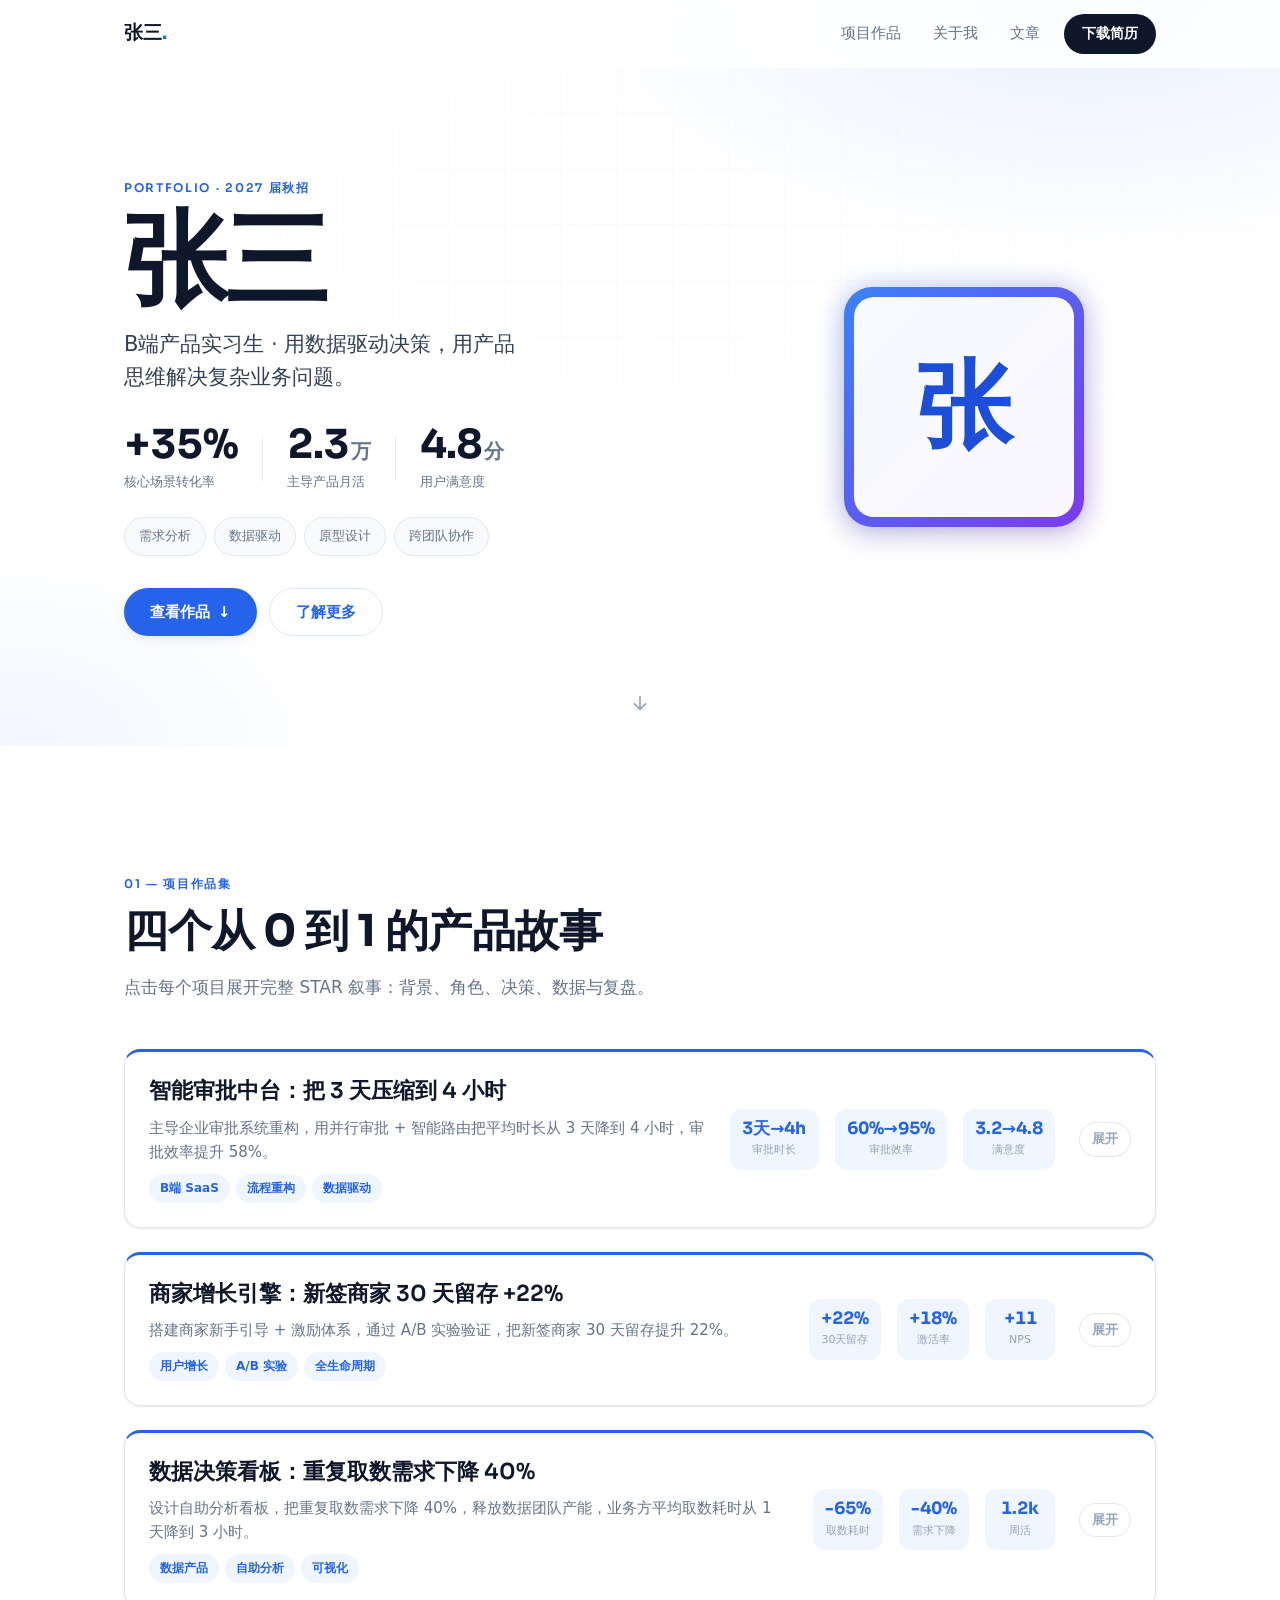
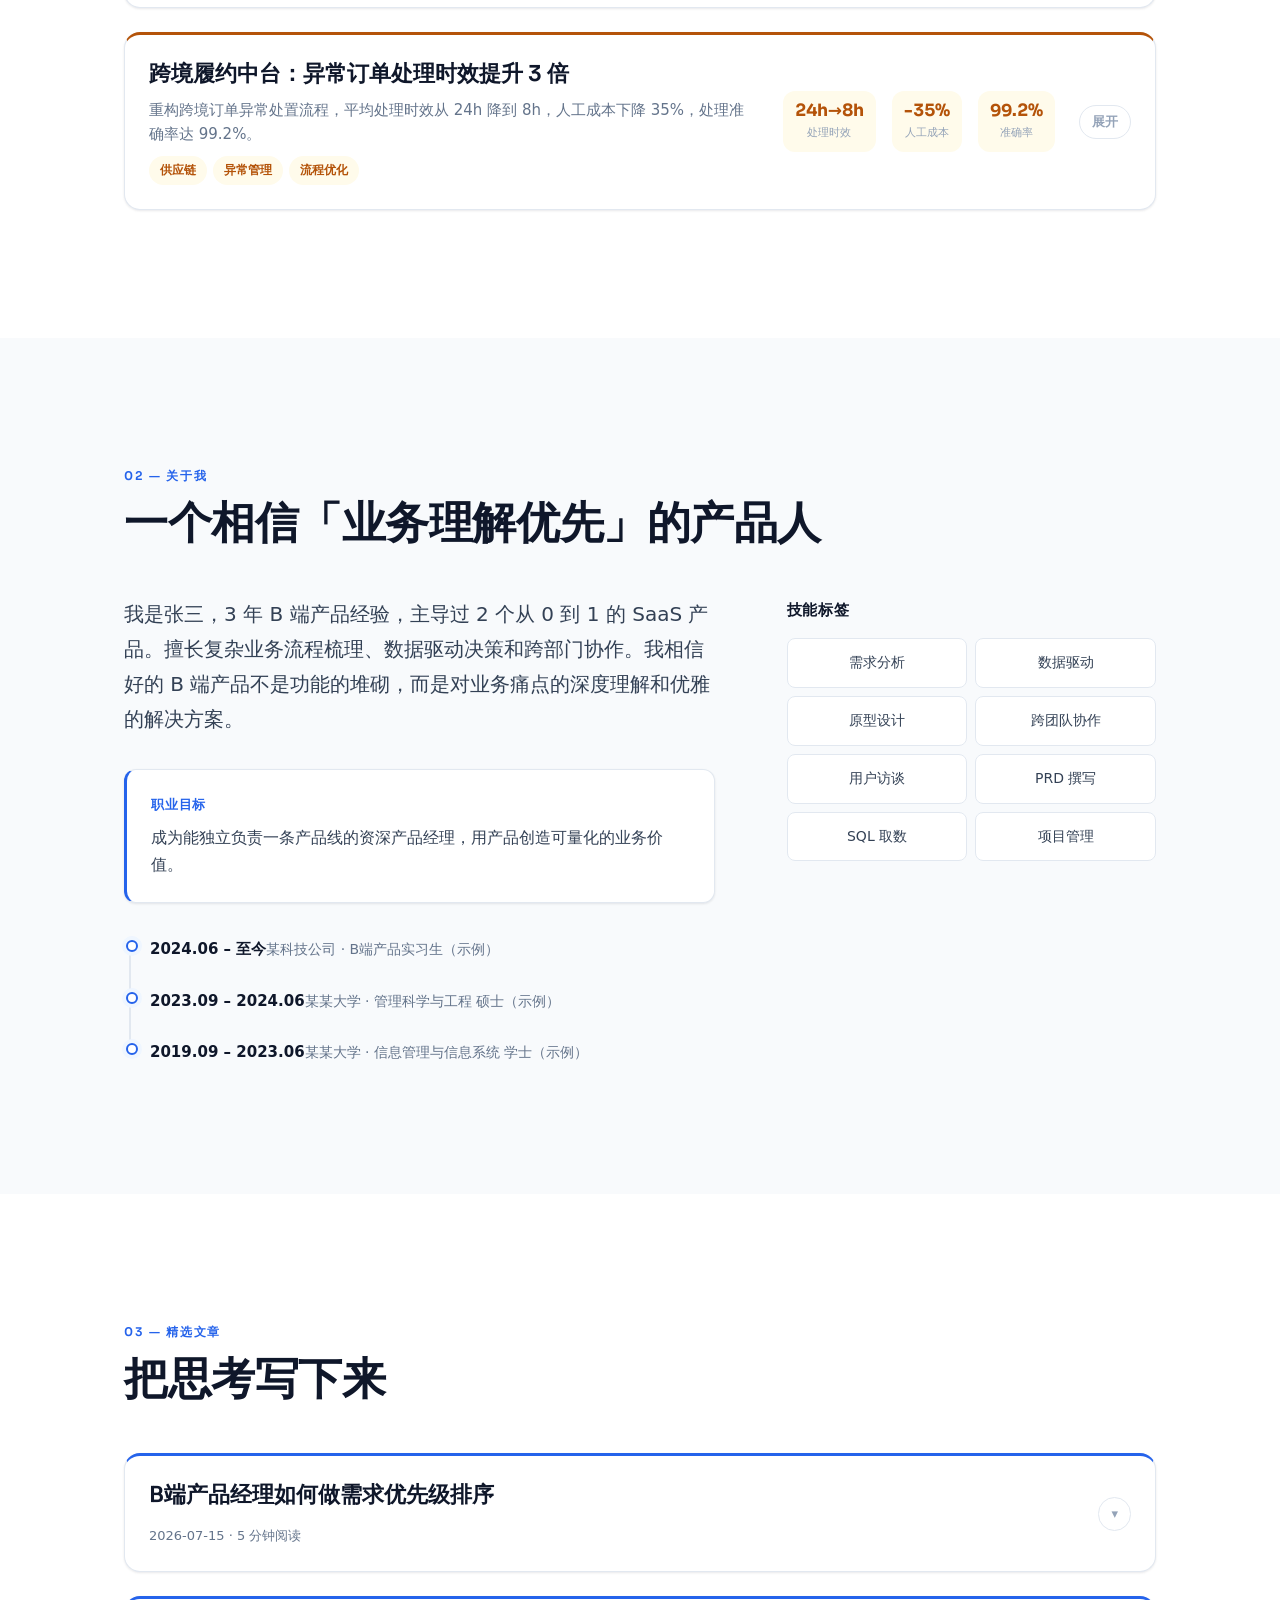
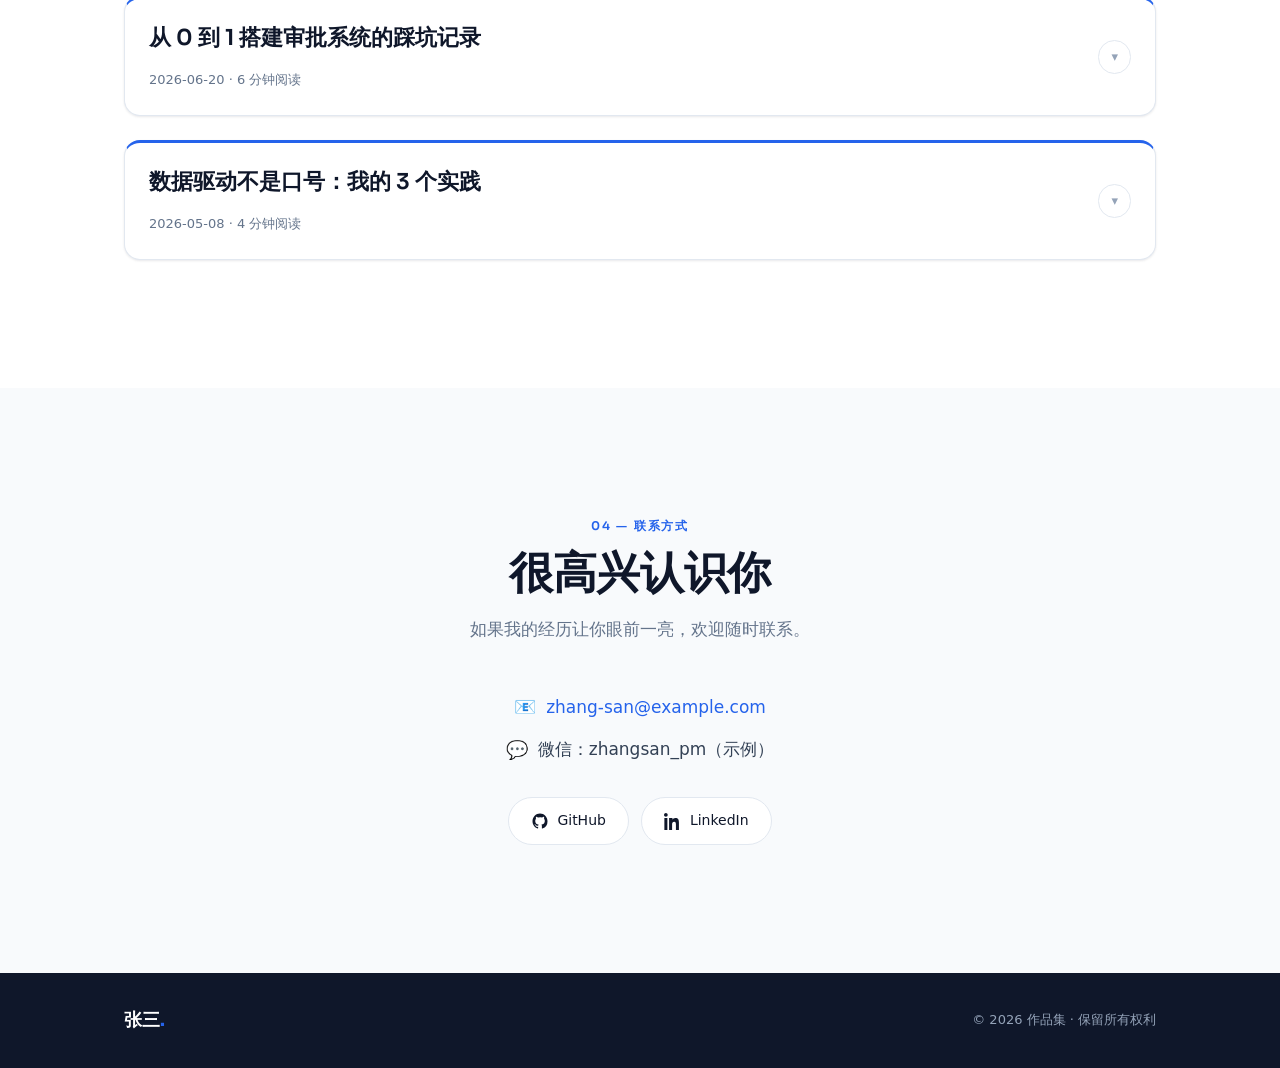
==== site/index.html @ 9aca8d75 "feat: 作品集增加后台编辑+GitHub Pages一键发布+埋点+PDF乱码修复 (改用 gh-pages 分支部署)" ====
<!DOCTYPE html>
<html lang="zh-CN">
<head>
  <meta charset="UTF-8" />
  <meta name="viewport" content="width=device-width, initial-scale=1.0" />
  <title>作品集</title>
  <meta name="description" content="" />
  <link rel="preconnect" href="https://fonts.googleapis.com" />
  <link rel="preconnect" href="https://fonts.gstatic.com" crossorigin />
  <!-- 非阻塞加载：字体不可达时也不阻塞首屏渲染（国内网络友好） -->
  <link rel="stylesheet" href="https://fonts.googleapis.com/css2?family=Sora:wght@400;500;600;700&display=swap" media="print" onload="this.media='all'" />
  <noscript><link rel="stylesheet" href="https://fonts.googleapis.com/css2?family=Sora:wght@400;500;600;700&display=swap" /></noscript>
  <link rel="stylesheet" href="assets/css/styles.css" />
</head>
<body>
  <!-- ============ 导航栏 ============ -->
  <header class="nav" id="nav">
    <div class="nav-inner">
      <a href="#top" class="nav-brand" id="navBrand" data-scroll>作品集<span class="brand-dot">.</span></a>
      <nav class="nav-links" aria-label="主导航">
        <a href="#projects" class="nav-link" data-scroll>项目作品</a>
        <a href="#about" class="nav-link" data-scroll>关于我</a>
        <a href="#articles" class="nav-link nav-link--articles" data-scroll>文章</a>
      </nav>
      <button type="button" class="nav-download" onclick="window.print()" data-track="download_resume">下载简历</button>
      <button type="button" class="nav-toggle" id="navToggle" aria-label="打开菜单" aria-expanded="false" aria-controls="mobileMenu">
        <svg viewBox="0 0 24 24" width="22" height="22" aria-hidden="true"><path d="M3 6h18M3 12h18M3 18h18" stroke="currentColor" stroke-width="2" stroke-linecap="round"/></svg>
      </button>
    </div>
  </header>

  <!-- 阅读进度条 -->
  <div class="scroll-progress" id="scrollProgress" aria-hidden="true"><span class="scroll-progress__bar"></span></div>

  <!-- ============ 移动端菜单 ============ -->
  <div class="mobile-menu" id="mobileMenu" hidden>
    <div class="mobile-menu-inner">
      <nav class="mobile-menu-links" aria-label="移动端导航">
        <a href="#projects" class="mobile-link" data-scroll>项目作品</a>
        <a href="#about" class="mobile-link" data-scroll>关于我</a>
        <a href="#articles" class="mobile-link mobile-link--articles" data-scroll>文章</a>
        <hr class="mobile-divider" />
        <button type="button" class="btn btn-primary mobile-download" onclick="window.print()" data-track="download_resume">下载简历</button>
      </nav>
    </div>
  </div>
  <div class="mobile-overlay" id="mobileOverlay" hidden></div>

  <main id="top">
    <!-- ============ Hero 首屏 ============ -->
    <section class="hero" id="hero" aria-label="个人介绍">
      <div class="hero-bg" aria-hidden="true"></div>
      <div class="container hero-grid">
        <div class="hero-content">
          <div id="heroContent"></div>
        </div>
        <div class="hero-visual" aria-hidden="true" id="heroVisual"></div>
      </div>
      <a href="#projects" class="scroll-indicator" data-scroll aria-label="向下滚动">
        <svg viewBox="0 0 24 24" width="22" height="22"><path d="M12 5v14M6 13l6 6 6-6" stroke="currentColor" stroke-width="1.8" stroke-linecap="round" stroke-linejoin="round" fill="none"/></svg>
      </a>
    </section>

    <!-- ============ 项目作品集 ============ -->
    <section class="section section-projects" id="projects" aria-labelledby="projects-title">
      <div class="container">
        <header class="section-head" id="projectsHead" data-reveal></header>
        <div class="projects-grid" id="projectsGrid"></div>
      </div>
    </section>

    <!-- ============ 关于我 ============ -->
    <section class="section section-about" id="about" aria-labelledby="about-title">
      <div class="container">
        <header class="section-head" id="aboutHead" data-reveal></header>
        <div class="about-grid" id="aboutGrid"></div>
      </div>
    </section>

    <!-- ============ 精选文章 ============ -->
    <section class="section section-articles" id="articles" aria-labelledby="articles-title">
      <div class="container">
        <header class="section-head" id="articlesHead" data-reveal></header>
        <div class="articles-list" id="articlesList"></div>
      </div>
    </section>

    <!-- ============ 联系方式 ============ -->
    <section class="section section-contact" id="contact" aria-labelledby="contact-title">
      <div class="container contact-inner">
        <header class="section-head section-head--center" id="contactHead" data-reveal></header>
        <div id="contactInner"></div>
      </div>
    </section>
  </main>

  <!-- ============ 页脚 ============ -->
  <footer class="footer">
    <div class="container footer-inner">
      <span class="footer-brand" id="footerBrand">作品集<span class="brand-dot">.</span></span>
      <p>&copy; <span id="year">2026</span> <span id="footerName">作品集</span> · 保留所有权利</p>
    </div>
  </footer>

  <!-- ============ 打印专用简历（屏幕隐藏，由数据生成） ============ -->
  <div class="resume-only" id="resumeOnly" aria-hidden="true"></div>

  <!-- ============ 脚本：数据 → 渲染 → 交互 ============ -->
  <script src="assets/js/content.js"></script>
  <script>
    /* 本地预览：若后台已「保存」，用 localStorage 草稿覆盖默认内容 */
    (function () {
      try {
        var d = localStorage.getItem('portfolio-content-v1');
        if (d) { var o = JSON.parse(d); if (o && o.site) window.SITE_CONTENT = o; }
      } catch (e) {}
    })();
  </script>
  <script src="assets/js/analytics.js"></script>
  <script src="assets/js/render.js" defer></script>
  <script src="assets/js/main.js" defer></script>
</body>
</html>
---- site/assets/css/styles.css ----
/* ============================================================
   PM 秋招作品集 — 重制样式（impeccable 准则）
   设计方向：克制的编辑式专业感 · 冷调 slate 中性 · 单一品牌蓝强调
   ============================================================ */

/* ---------- Design Tokens ---------- */
:root {
  /* 冷调中性（带蓝调，避免死灰） */
  --ink:        #0F172A;   /* 标题 */
  --body:       #334155;   /* 正文 */
  --muted:      #64748B;   /* 次要文字 */
  --faint:      #94A3B8;   /* 最弱文字 */
  --line:       #E2E8F0;   /* 边框/分割线 */
  --line-soft:  #F1F5F9;   /* 更浅分割 */
  --surface:    #FFFFFF;
  --surface-2:  #F8FAFC;   /* 浅底 */
  --surface-3:  #F1F5F9;

  /* 品牌蓝（仅用于 ~10% 关键处） */
  --brand:      #2563EB;
  --brand-600:  #2563EB;
  --brand-500:  #3B82F6;
  --brand-700:  #1D4ED8;
  --brand-50:   #EFF6FF;
  --brand-100:  #DBEAFE;

  /* 语义色（更深以保证对比度） */
  --emerald:    #059669;
  --emerald-50: #ECFDF5;
  --amber:      #D97706;
  --amber-50:   #FFFBEB;

  /* 字体 */
  --font-sans: -apple-system, BlinkMacSystemFont, "Segoe UI", "PingFang SC",
               "Hiragino Sans GB", "Microsoft YaHei", "Noto Sans CJK SC", system-ui, sans-serif;
  --font-display: "Sora", var(--font-sans);

  /* 间距（4pt 基准）*/
  --sp-1: 4px;  --sp-2: 8px;  --sp-3: 12px; --sp-4: 16px;
  --sp-6: 24px; --sp-8: 32px; --sp-12: 48px;
  --sp-16: 64px; --sp-20: 80px; --sp-24: 96px; --sp-32: 128px;

  /* 圆角 */
  --r-sm: 8px; --r-md: 12px; --r-lg: 16px; --r-xl: 20px;
  --r-pill: 999px;

  /* 柔和阴影层级 */
  --shadow-1: 0 1px 2px rgba(15,23,42,.04), 0 1px 3px rgba(15,23,42,.06);
  --shadow-2: 0 4px 12px rgba(15,23,42,.06), 0 2px 4px rgba(15,23,42,.04);
  --shadow-3: 0 12px 32px rgba(15,23,42,.10), 0 4px 8px rgba(15,23,42,.04);
  --shadow-nav: 0 1px 0 var(--line), 0 4px 20px rgba(15,23,42,.06);

  /* 缓动（ease-out-quart 风格，避免廉价回弹）*/
  --e-out: cubic-bezier(.25, 1, .5, 1);
  --t-fast: 150ms var(--e-out);
  --t-normal: 240ms var(--e-out);
  --t-slow: 360ms var(--e-out);

  /* 布局 */
  --nav-h: 68px;
  --nav-h-mobile: 60px;
  --content-w: 1080px;
  --content-w-narrow: 760px;
}

/* ---------- Reset & Base ---------- */
*, *::before, *::after { box-sizing: border-box; margin: 0; padding: 0; }
html {
  scroll-behavior: smooth;
  scroll-padding-top: calc(var(--nav-h) + 16px);
  -webkit-text-size-adjust: 100%;
  text-rendering: optimizeLegibility;
  -webkit-font-smoothing: antialiased;
}
body {
  font-family: var(--font-sans);
  font-size: 16px;
  line-height: 1.7;
  color: var(--body);
  background: var(--surface);
}
img, svg { display: block; max-width: 100%; }
a { color: inherit; text-decoration: none; }
ul, ol { list-style: none; }
button { cursor: pointer; border: none; background: none; font: inherit; color: inherit; }
table { border-collapse: collapse; width: 100%; }
b, strong { color: var(--ink); font-weight: 600; }

:focus-visible { outline: 2px solid var(--brand); outline-offset: 3px; border-radius: 4px; }

.container { width: 100%; max-width: var(--content-w); margin: 0 auto; padding: 0 var(--sp-6); }

/* ---------- 通用：kicker 小标号 ---------- */
.kicker {
  font-family: var(--font-display);
  font-size: 12px;
  font-weight: 600;
  letter-spacing: .14em;
  text-transform: uppercase;
  color: var(--brand);
  margin-bottom: var(--sp-3);
}

/* ---------- 通用：区块标题 ---------- */
.section { padding: clamp(72px, 11vw, 128px) 0; }
.section-head { margin-bottom: var(--sp-12); max-width: 720px; }
.section-head--center { margin-left: auto; margin-right: auto; text-align: center; }
.section-title {
  font-family: var(--font-display);
  font-size: clamp(28px, 4.4vw, 44px);
  font-weight: 700;
  line-height: 1.15;
  letter-spacing: -.01em;
  color: var(--ink);
}
.section-sub { margin-top: var(--sp-4); font-size: 17px; color: var(--muted); line-height: 1.7; }

/* ---------- Buttons ---------- */
.btn {
  display: inline-flex; align-items: center; justify-content: center; gap: 8px;
  height: 48px; padding: 0 26px;
  border-radius: var(--r-pill);
  font-family: var(--font-display);
  font-size: 15px; font-weight: 600;
  transition: background var(--t-fast), color var(--t-fast), transform var(--t-fast), box-shadow var(--t-fast);
  touch-action: manipulation; white-space: nowrap;
}
.btn-primary { background: var(--brand); color: #fff; box-shadow: var(--shadow-2); }
.btn-primary:hover { background: var(--brand-700); transform: translateY(-2px); box-shadow: var(--shadow-3); }
.btn-ghost { color: var(--brand); border: 1.5px solid var(--brand-100); background: transparent; }
.btn-ghost:hover { background: var(--brand-50); border-color: var(--brand); transform: translateY(-2px); }
.btn:active { transform: translateY(0) scale(.97); }
.btn-ghost:active { background: var(--brand-100); }
.social-btn:active { transform: translateY(0) scale(.98); }
.deliverables a:active { transform: scale(.96); }


/* ============================================================
   NAVIGATION — 纯白 + 细线 + 滚动阴影（拒绝毛玻璃）
   ============================================================ */
.nav {
  position: fixed; inset: 0 0 auto 0; z-index: 1000;
  height: var(--nav-h);
  background: rgba(255,255,255,.86);
  backdrop-filter: saturate(180%) blur(8px);
  -webkit-backdrop-filter: saturate(180%) blur(8px);
  border-bottom: 1px solid transparent;
  transition: box-shadow var(--t-normal), border-color var(--t-normal), background var(--t-normal);
}
.nav--scrolled { box-shadow: var(--shadow-nav); border-bottom-color: var(--line); background: rgba(255,255,255,.94); }

.nav-inner {
  display: flex; align-items: center; height: 100%;
  max-width: var(--content-w); margin: 0 auto; padding: 0 var(--sp-6);
}
.nav-brand {
  font-family: var(--font-display);
  font-size: 19px; font-weight: 700; color: var(--ink);
  margin-right: auto; letter-spacing: -.01em;
}
.brand-dot { color: var(--brand); }
.nav-brand:hover { color: var(--brand); }

.nav-links { display: flex; align-items: center; gap: var(--sp-8); }
.nav-link {
  font-size: 15px; font-weight: 500; color: var(--muted);
  position: relative; padding: 6px 0; transition: color var(--t-fast);
}
.nav-link:hover, .nav-link.active { color: var(--ink); }
.nav-link.active::after {
  content: ''; position: absolute; left: 0; right: 0; bottom: -2px; height: 2px;
  background: var(--brand); border-radius: 2px;
}

.nav-download {
  height: 40px; padding: 0 18px; margin-left: var(--sp-6);
  background: var(--ink); color: #fff; border-radius: var(--r-pill);
  font-family: var(--font-display); font-size: 14px; font-weight: 600;
  transition: background var(--t-fast), transform var(--t-fast);
  flex-shrink: 0;
}
.nav-download:hover { background: var(--brand); transform: translateY(-1px); }
.nav-toggle { display: none; align-items: center; justify-content: center; width: 44px; height: 44px; color: var(--ink); }

/* 阅读进度条（仅动 transform，零布局抖动） */
.scroll-progress {
  position: fixed; top: var(--nav-h); left: 0; right: 0; height: 3px;
  z-index: 999; pointer-events: none; background: transparent;
}
.scroll-progress__bar {
  display: block; height: 100%; width: 100%;
  background: linear-gradient(90deg, var(--brand), #7C3AED);
  transform: scaleX(0); transform-origin: left center;
  transition: transform 80ms linear;
}


/* ---------- Mobile Menu ---------- */
.mobile-menu {
  position: fixed; inset: 0; z-index: 999;
  background: rgba(15,23,42,.45);
  opacity: 0; visibility: hidden;
  transition: opacity var(--t-slow), visibility var(--t-slow);
}
.mobile-menu.open { opacity: 1; visibility: visible; }
.mobile-menu-inner {
  position: absolute; top: 0; right: 0; bottom: 0;
  width: min(82vw, 340px);
  background: var(--surface);
  padding: calc(var(--nav-h-mobile) + var(--sp-8)) var(--sp-6) var(--sp-6);
  transform: translateX(100%);
  transition: transform var(--t-slow);
  box-shadow: var(--shadow-3);
}
.mobile-menu.open .mobile-menu-inner { transform: translateX(0); }
.mobile-menu-links { display: flex; flex-direction: column; gap: 4px; }
.mobile-link {
  font-family: var(--font-display);
  font-size: 18px; font-weight: 500; color: var(--ink);
  padding: 14px 4px; border-bottom: 1px solid var(--line-soft);
}
.mobile-link.active { color: var(--brand); }
.mobile-divider { border: none; border-top: 1px solid var(--line); margin: var(--sp-4) 0; }
.mobile-download { width: 100%; margin-top: var(--sp-2); }
.mobile-overlay { display: none; }


/* ============================================================
   HERO — 非对称编辑式
   ============================================================ */
.hero {
  position: relative;
  padding-top: calc(var(--nav-h) + clamp(48px, 9vw, 110px));
  padding-bottom: clamp(56px, 9vw, 110px);
  overflow: hidden;
}
/* 极克制的背景处理：角落柔和蓝色辉光 + 细网格 */
.hero-bg {
  position: absolute; inset: 0; z-index: -1; pointer-events: none;
  background:
    radial-gradient(60% 50% at 85% 0%, rgba(37,99,235,.10), transparent 70%),
    radial-gradient(40% 40% at 0% 100%, rgba(37,99,235,.06), transparent 70%);
}
.hero-bg::after {
  content: ''; position: absolute; inset: 0;
  background-image: linear-gradient(var(--line-soft) 1px, transparent 1px),
                    linear-gradient(90deg, var(--line-soft) 1px, transparent 1px);
  background-size: 56px 56px;
  -webkit-mask-image: radial-gradient(70% 60% at 50% 30%, #000, transparent 80%);
          mask-image: radial-gradient(70% 60% at 50% 30%, #000, transparent 80%);
  opacity: .5;
}

.hero-grid {
  display: grid;
  grid-template-columns: minmax(0, 1.5fr) minmax(0, 1fr);
  gap: clamp(32px, 6vw, 72px);
  align-items: center;
}
.hero-content { max-width: 620px; }

.hero-name {
  font-family: var(--font-display);
  font-size: clamp(52px, 11vw, 104px);
  font-weight: 700;
  line-height: .98;
  letter-spacing: -.03em;
  color: var(--ink);
  margin: var(--sp-2) 0 var(--sp-4);
}
.hero-role {
  font-size: clamp(17px, 2.2vw, 21px);
  font-weight: 400;
  color: var(--body);
  line-height: 1.55;
  max-width: 30ch;
}

/* 指标条：编辑式分隔线，而非绿蓝橙卡片模板 */
.hero-stats {
  display: flex; align-items: center; gap: var(--sp-6);
  margin: var(--sp-8) 0 var(--sp-6);
  flex-wrap: wrap;
}
.stat { display: flex; flex-direction: column; }
.stat-num {
  font-family: var(--font-display);
  font-size: clamp(28px, 4vw, 40px);
  font-weight: 700; line-height: 1; color: var(--ink);
  letter-spacing: -.02em;
  font-variant-numeric: tabular-nums;
}
.stat-num small { font-size: .5em; font-weight: 600; color: var(--muted); margin-left: 2px; }
.stat-label { margin-top: 6px; font-size: 13px; color: var(--muted); }
.stat-divider { width: 1px; height: 44px; background: var(--line); }

.hero-tags { display: flex; flex-wrap: wrap; gap: var(--sp-2); margin-bottom: var(--sp-8); }
.hero-tags span {
  padding: 7px 14px; background: var(--surface-2);
  color: var(--muted); font-size: 13px; font-weight: 500;
  border-radius: var(--r-pill); border: 1px solid var(--line);
}
.hero-cta { display: flex; gap: var(--sp-3); flex-wrap: wrap; }

/* 头像框：渐变环 + 柔和阴影 */
.hero-visual { display: flex; justify-content: center; }
.avatar-frame {
  position: relative; padding: 10px;
  border-radius: 28px;
  background: linear-gradient(135deg, var(--brand-500), #7C3AED);
  box-shadow: var(--shadow-3);
}
.avatar-frame::before {
  content: ''; position: absolute; inset: -1px; border-radius: 28px;
  background: linear-gradient(135deg, var(--brand-500), #7C3AED);
  filter: blur(14px); opacity: .35; z-index: -1;
}
.avatar {
  width: clamp(150px, 22vw, 220px);
  height: clamp(150px, 22vw, 220px);
  border-radius: 20px;
  background: rgba(255,255,255,.96);
  color: var(--brand-700);
  font-family: var(--font-display);
  font-size: clamp(64px, 10vw, 96px); font-weight: 700;
  display: flex; align-items: center; justify-content: center;
  overflow: hidden;
}
.avatar-img { width: 100%; height: 100%; border-radius: 20px; object-fit: cover; }

.scroll-indicator {
  position: absolute; bottom: var(--sp-8); left: 50%; transform: translateX(-50%);
  color: var(--faint); animation: bounce 2.4s var(--e-out) infinite;
  transition: color var(--t-fast);
}
.scroll-indicator:hover { color: var(--brand); }
@keyframes bounce {
  0%, 20%, 50%, 80%, 100% { transform: translateX(-50%) translateY(0); }
  40% { transform: translateX(-50%) translateY(7px); }
  60% { transform: translateX(-50%) translateY(3px); }
}


/* ============================================================
   PROJECTS — 手风琴
   ============================================================ */
.section-projects { background: var(--surface); }

.projects-grid {
  display: flex;
  flex-direction: column;
  gap: var(--sp-6);
}

.project-card {
  background: var(--surface);
  border: 1px solid var(--line);
  border-top: 3px solid var(--accent, var(--brand));
  border-radius: var(--r-lg);
  box-shadow: var(--shadow-1);
  overflow: hidden;
  transition: border-color var(--t-normal), box-shadow var(--t-normal), transform var(--t-normal);
}
.project-card:hover { box-shadow: var(--shadow-2); border-color: #CBD5E1; border-top-color: var(--accent, var(--brand)); }
.project-card.is-open { border-color: var(--accent, var(--brand)); box-shadow: var(--shadow-2); }

.card-toggle {
  width: 100%;
  display: flex; align-items: flex-start; gap: var(--sp-6);
  padding: var(--sp-6); text-align: left; background: transparent;
  transition: background var(--t-fast);
}
.card-toggle:hover { background: var(--surface-2); }
.card-toggle-main { flex: 1; display: flex; flex-direction: column; gap: 10px; min-width: 0; }

.card-name {
  font-family: var(--font-display);
  font-size: clamp(18px, 2.2vw, 22px); font-weight: 600; line-height: 1.35; color: var(--ink);
}
.card-summary { font-size: 15px; color: var(--muted); line-height: 1.6; }

.card-tags { display: flex; flex-wrap: wrap; gap: 6px; }
.tag {
  padding: 4px 11px; background: var(--accent-soft, var(--brand-50)); color: var(--accent, var(--brand-700));
  font-size: 12px; font-weight: 600; border-radius: var(--r-pill);
}

.card-metrics { display: flex; gap: var(--sp-4); flex-shrink: 0; align-self: center; }
.mini-metric { display: flex; flex-direction: column; align-items: center; min-width: 70px; background: var(--accent-soft, var(--brand-50)); border-radius: var(--r-md); padding: 10px 12px; }
.mini-metric b {
  font-family: var(--font-display);
  font-size: 17px; font-weight: 700; color: var(--accent, var(--ink)); line-height: 1.2;
  font-variant-numeric: tabular-nums;
}
.mini-metric i { font-size: 11px; color: var(--faint); font-style: normal; margin-top: 2px; }

.card-chevron {
  font-size: 13px; font-weight: 600; color: var(--faint);
  flex-shrink: 0; align-self: center; white-space: nowrap;
  padding: 5px 12px; border: 1px solid var(--line); border-radius: var(--r-pill);
  background: var(--surface);
  transition: color var(--t-fast), background var(--t-fast), border-color var(--t-fast);
}
.card-toggle[aria-expanded="true"] .card-chevron {
  color: var(--accent, var(--brand)); border-color: var(--accent-100, var(--brand-100));
  background: var(--accent-soft, var(--brand-50));
}

/* 展开动画（300ms，利落不拖沓）*/
.card-body { display: grid; grid-template-rows: 0fr; transition: grid-template-rows 300ms var(--e-out); }
.card-body:not([hidden]) { grid-template-rows: 1fr; }
.card-body-inner { overflow: hidden; padding: var(--sp-4) var(--sp-6) var(--sp-6); }
.card-body[hidden] { display: none; }

/* 模块 */
.module { padding: var(--sp-6) 0; border-top: 1px solid var(--line-soft); }
.module:first-child { border-top: none; padding-top: 0; }
.module-title {
  display: flex; align-items: baseline; gap: 10px;
  font-family: var(--font-display);
  font-size: 17px; font-weight: 600; color: var(--ink); margin-bottom: var(--sp-2);
}
.mod-no {
  font-family: var(--font-display); font-size: 12px; font-weight: 700;
  color: var(--accent, var(--brand)); background: var(--accent-soft, var(--brand-50));
  width: 22px; height: 22px; border-radius: 6px;
  display: inline-flex; align-items: center; justify-content: center; flex-shrink: 0;
}
.module p { font-size: 15px; color: var(--body); line-height: 1.8; }
.module ul { display: flex; flex-direction: column; gap: 8px; margin-top: 8px; }
.module ul li { font-size: 15px; color: var(--body); line-height: 1.7; padding-left: 18px; position: relative; }
.module ul li::before { content: ''; position: absolute; left: 4px; top: 11px; width: 5px; height: 5px; border-radius: 50%; background: var(--accent, var(--brand)); }

.module-note { font-size: 13px !important; color: var(--faint) !important; margin-top: var(--sp-2) !important; }

/* 数据表：克制的行分隔，tabular-nums */
.table-wrap { overflow-x: auto; margin: var(--sp-2) 0; }
.data-table { font-size: 14px; font-variant-numeric: tabular-nums; }
.data-table th, .data-table td { padding: 11px 16px; text-align: left; }
.data-table thead th {
  font-family: var(--font-display);
  font-weight: 600; font-size: 13px; color: var(--muted);
  background: var(--accent-soft, var(--surface-2));
  border-bottom: 1px solid var(--line);
}
.data-table tbody td { color: var(--body); border-bottom: 1px solid var(--line-soft); }
.data-table tbody tr:last-child td { border-bottom: none; }
.data-table tbody td:first-child { font-weight: 500; color: var(--ink); }

.module-deliverables { background: var(--accent-soft, var(--surface-2)); margin: 0 calc(var(--sp-6) * -1); padding: var(--sp-6); border-radius: 0 0 var(--r-lg) var(--r-lg); border-top: 1px solid var(--line-soft); }
.deliverables { display: flex; flex-direction: column; }
.deliverables li {
  display: flex; align-items: center; gap: var(--sp-4);
  padding: var(--sp-3) 0;
  border-bottom: 1px solid var(--line-soft);
  list-style: none !important; padding-left: 0 !important;
}
.deliverables li:last-child { border-bottom: none; }
.deliverables .doc-name { font-size: 15px; font-weight: 500; color: var(--ink); }
.deliverables .doc-actions { margin-left: auto; display: flex; align-items: center; gap: var(--sp-3); }
.deliverables a {
  color: var(--brand); font-size: 13px; font-weight: 600;
  display: inline-flex; align-items: center; gap: 4px;
  padding: 4px 10px; border: 1px solid var(--brand-100); border-radius: var(--r-pill);
  transition: background var(--t-fast), color var(--t-fast), border-color var(--t-fast);
}
.deliverables a:hover { background: var(--brand); color: #fff; border-color: var(--brand); }


/* ============================================================
   ABOUT
   ============================================================ */
.section-about { background: var(--surface-2); }
.about-grid { display: grid; grid-template-columns: 1.6fr 1fr; gap: clamp(32px, 6vw, 72px); align-items: start; }

.about-left { display: flex; flex-direction: column; gap: var(--sp-8); }
.about-statement {
  font-size: clamp(17px, 2.2vw, 20px); line-height: 1.75; color: var(--body);
  max-width: 60ch; font-weight: 400;
}
.about-statement::first-letter { /* 不做首字下沉，保持克制 */ }

.goal-card {
  background: var(--surface); border: 1px solid var(--line);
  border-left: 3px solid var(--brand);
  padding: var(--sp-6); border-radius: var(--r-md);
  box-shadow: var(--shadow-1);
}
.goal-label {
  display: block; font-family: var(--font-display);
  font-size: 13px; font-weight: 700; letter-spacing: .06em; text-transform: uppercase;
  color: var(--brand); margin-bottom: 8px;
}
.goal-card p { font-size: 16px; color: var(--body); line-height: 1.7; }

/* 时间线 */
.timeline { display: flex; flex-direction: column; gap: var(--sp-6); position: relative; padding-left: 26px; }
.timeline::before { content: ''; position: absolute; left: 5px; top: 8px; bottom: 8px; width: 2px; background: var(--line); }
.timeline-item { position: relative; display: flex; flex-direction: column; gap: 3px; }
.timeline-dot {
  position: absolute; left: -24px; top: 5px; width: 12px; height: 12px; border-radius: 50%;
  background: var(--surface); border: 2px solid var(--brand); box-shadow: 0 0 0 4px var(--brand-50);
}
.timeline-item b { font-size: 15px; font-weight: 700; color: var(--ink); }
.timeline-item span { font-size: 14px; color: var(--muted); }

.about-right { position: sticky; top: calc(var(--nav-h) + var(--sp-8)); }
.skills-title {
  font-family: var(--font-display);
  font-size: 15px; font-weight: 700; letter-spacing: .04em; text-transform: uppercase;
  color: var(--ink); margin-bottom: var(--sp-4);
}
.skills-grid { display: grid; grid-template-columns: repeat(2, 1fr); gap: var(--sp-2); }
.skills-grid li {
  padding: 12px 14px; background: var(--surface); border: 1px solid var(--line);
  color: var(--body); font-size: 14px; font-weight: 500; text-align: center;
  border-radius: var(--r-sm);
  transition: border-color var(--t-fast), color var(--t-fast), transform var(--t-fast);
}
.skills-grid li:hover { border-color: var(--brand); color: var(--brand); transform: translateY(-2px); }


/* ============================================================
   ARTICLES
   ============================================================ */
.section-articles { background: var(--surface); }
.articles-list { display: flex; flex-direction: column; gap: var(--sp-6); }
/* 文章改为与项目一致的就地展开卡片（见 .project-card / .card-toggle） */
.art-meta { font-size: 13px; color: var(--muted); margin-top: 6px; font-variant-numeric: tabular-nums; }
.card-body-inner > p { font-size: 15px; color: var(--body); line-height: 1.9; margin-bottom: var(--sp-3); }
.card-body-inner > p:last-child { margin-bottom: 0; }


/* ============================================================
   CONTACT
   ============================================================ */
.section-contact { background: var(--surface-2); }
.contact-inner { text-align: center; }
.contact-list { display: inline-flex; flex-direction: column; gap: var(--sp-3); margin-bottom: var(--sp-8); }
.contact-list li { display: flex; align-items: center; justify-content: center; gap: 10px; font-size: 17px; color: var(--body); }
.contact-list a { color: var(--brand); font-weight: 500; transition: color var(--t-fast); }
.contact-list a:hover { color: var(--brand-700); text-decoration: underline; }
.contact-icon { font-size: 18px; }

.social-row { display: flex; justify-content: center; gap: var(--sp-3); flex-wrap: wrap; }
.social-btn {
  display: inline-flex; align-items: center; gap: 8px;
  padding: 11px 22px; border: 1.5px solid var(--line); border-radius: var(--r-pill);
  color: var(--ink); font-size: 14px; font-weight: 500;
  background: var(--surface);
  transition: border-color var(--t-fast), color var(--t-fast), transform var(--t-fast), box-shadow var(--t-fast);
}
.social-btn:hover { border-color: var(--brand); color: var(--brand); transform: translateY(-2px); box-shadow: var(--shadow-1); }
.social-btn svg { flex-shrink: 0; }


/* ============================================================
   FOOTER
   ============================================================ */
.footer { background: var(--ink); padding: var(--sp-8) 0; }
.footer-inner { display: flex; align-items: center; justify-content: space-between; gap: var(--sp-4); flex-wrap: wrap; }
.footer-brand { font-family: var(--font-display); font-size: 18px; font-weight: 700; color: #fff; }
.footer p { font-size: 13px; color: #94A3B8; }


/* ============================================================
   PRINT — 生成干净简历 PDF（修复中文方框/乱码）
   ============================================================ */
.resume-only { display: none; }
@media print {
  /* 强制中文友好字体，杜绝 Sora(纯拉丁) 导致的方框/乱码 */
  :root { --font-display: "PingFang SC", "Microsoft YaHei", "Noto Sans CJK SC", sans-serif; }
  body, body * { font-family: "PingFang SC", "Microsoft YaHei", "Noto Sans CJK SC", system-ui, sans-serif !important; }

  /* 只打印由数据生成的干净简历，隐藏交互式页面 */
  body > *:not(.resume-only) { display: none !important; }
  .resume-only { display: block !important; color: #000; background: #fff; padding: 0; }
  .resume-only h1 { font-size: 26px; margin: 0 0 4px; font-weight: 700; }
  .resume-only h1 + p { font-size: 14px; color: #333; margin-bottom: 2px; }
  .resume-only h2 { font-size: 16px; margin: 16px 0 6px; padding-bottom: 3px; border-bottom: 1px solid #ccc; font-weight: 700; }
  .resume-only p { font-size: 12.5px; line-height: 1.6; margin: 4px 0; }
  .resume-table { width: 100%; border-collapse: collapse; margin: 6px 0; font-size: 11.5px; }
  .resume-table th, .resume-table td { border: 1px solid #ccc; padding: 4px 8px; text-align: left; }
  .resume-table th { background: #f3f4f6; }
}


/* ============================================================
   REVEAL — 滚动入场（渐进增强，无 JS 时默认可见）
   ============================================================ */
.js [data-reveal] { opacity: 0; transform: translateY(18px); transition: opacity .6s var(--e-out), transform .6s var(--e-out); }
.js [data-reveal].in { opacity: 1; transform: none; }
@media (prefers-reduced-motion: reduce) {
  .js [data-reveal] { opacity: 1 !important; transform: none !important; transition: none; }
  .scroll-progress__bar { transition: none; }
  html { scroll-behavior: auto; }
}


/* ============================================================
   RESPONSIVE — 平板 (768–1023)
   ============================================================ */
@media (max-width: 1023px) and (min-width: 768px) {
  .container { padding: 0 var(--sp-6); }
  .hero-grid { gap: var(--sp-8); }
  .about-grid { grid-template-columns: 1fr; gap: var(--sp-12); }
  .about-right { position: static; }
  .skills-grid { grid-template-columns: repeat(4, 1fr); }
  .projects-grid { gap: var(--sp-4); }
}

/* ============================================================
   RESPONSIVE — 移动 (<768)
   ============================================================ */
@media (max-width: 767px) {
  :root { --nav-h: var(--nav-h-mobile); --content-w: 100%; }
  html { scroll-padding-top: calc(var(--nav-h-mobile) + 12px); }
  .container { padding: 0 var(--sp-4); }

  .nav-links, .nav-download { display: none; }
  .nav-toggle { display: flex; }

  /* Hero 堆叠 */
  .hero { text-align: left; }
  .hero-grid { grid-template-columns: 1fr; gap: var(--sp-8); }
  .hero-content { max-width: 100%; }
  .hero-stats { gap: var(--sp-4); }
  .stat-divider { display: none; }
  .hero-stats { flex-direction: column; align-items: flex-start; gap: var(--sp-4); }
  .stat { flex-direction: row; align-items: baseline; gap: 10px; }
  .stat-label { margin-top: 0; }
  .hero-visual { order: -1; }
  .hero-visual .avatar-frame { margin: 0 auto; }
  .btn { flex: 1; }
  .hero-cta { display: grid; grid-template-columns: 1fr 1fr; }
  .scroll-indicator { display: none; }

  /* 项目全宽堆叠 */
  .projects-grid { grid-template-columns: 1fr; }
  .card-toggle { flex-direction: column; gap: var(--sp-4); }
  .card-metrics { width: 100%; justify-content: flex-start; gap: var(--sp-6); }

  /* 关于 */
  .about-grid { grid-template-columns: 1fr; }
  .skills-grid { grid-template-columns: repeat(2, 1fr); }

  /* 文章 */
  .article-meta { flex-direction: column; gap: 4px; }

  /* 联系 */
  .social-row { flex-direction: column; align-items: stretch; }
  .social-btn { justify-content: center; }

  /* 页脚 */
  .footer-inner { flex-direction: column; text-align: center; }
}


/* ============================================================
   后台管理页（admin.html）
   ============================================================ */
.admin-gate {
  position: fixed; inset: 0; z-index: 9999;
  background: linear-gradient(135deg, #0F172A, #1E293B);
  display: flex; align-items: center; justify-content: center; color: #fff;
  font-family: -apple-system, BlinkMacSystemFont, "PingFang SC", "Microsoft YaHei", sans-serif;
}
.admin-gate__card {
  background: rgba(255,255,255,.06); border: 1px solid rgba(255,255,255,.14);
  padding: 34px 30px; border-radius: 18px; width: min(92vw, 360px); text-align: center;
  box-shadow: 0 20px 60px rgba(0,0,0,.4);
}
.admin-gate__card h1 { font-size: 20px; margin-bottom: 6px; }
.admin-gate__card p { font-size: 13px; color: #94A3B8; margin-bottom: 20px; line-height: 1.6; }
.admin-gate input {
  width: 100%; padding: 12px 14px; border-radius: 10px; margin-bottom: 12px;
  border: 1px solid rgba(255,255,255,.22); background: rgba(255,255,255,.08); color: #fff; font-size: 15px;
}
.admin-gate input::placeholder { color: #94A3B8; }
.admin-gate button { width: 100%; padding: 12px; border-radius: 10px; border: none; cursor: pointer;
  background: #2563EB; color: #fff; font-size: 15px; font-weight: 600; }
.admin-gate button:hover { background: #1D4ED8; }
.admin-gate__err { color: #FCA5A5; font-size: 13px; min-height: 18px; margin-bottom: 8px; }

.admin {
  font-family: -apple-system, BlinkMacSystemFont, "PingFang SC", "Microsoft YaHei", sans-serif;
  background: #F1F5F9; min-height: 100vh; color: #0F172A;
}
.admin-top {
  position: sticky; top: 0; z-index: 50; background: #0F172A; color: #fff;
  display: flex; align-items: center; gap: 14px; padding: 12px 20px; flex-wrap: wrap;
}
.admin-top__title { font-size: 16px; font-weight: 700; margin-right: auto; }
.admin-actions { display: flex; gap: 8px; flex-wrap: wrap; }
.admin-actions button {
  padding: 9px 16px; border-radius: 999px; border: 1px solid rgba(255,255,255,.25);
  background: transparent; color: #fff; font-size: 13px; font-weight: 600; cursor: pointer;
}
.admin-actions button:hover { background: rgba(255,255,255,.12); }
.admin-actions .primary { background: #2563EB; border-color: #2563EB; }
.admin-actions .primary:hover { background: #1D4ED8; }
.admin-actions .danger { color: #FCA5A5; border-color: rgba(252,165,165,.4); }

.admin-main { max-width: 880px; margin: 0 auto; padding: 24px 20px 80px; }
.admin-section {
  background: #fff; border: 1px solid #E2E8F0; border-radius: 14px;
  padding: 22px; margin-bottom: 20px; box-shadow: 0 1px 3px rgba(15,23,42,.05);
}
.admin-section__title { font-size: 17px; font-weight: 700; margin-bottom: 4px; }
.admin-section__desc { font-size: 13px; color: #64748B; margin-bottom: 16px; }
.admin-field { margin-bottom: 14px; }
.admin-field > label { display: block; font-size: 13px; font-weight: 600; color: #334155; margin-bottom: 6px; }
.admin-field .hint { font-weight: 400; color: #94A3B8; font-size: 12px; }
.admin-input, .admin-textarea, .admin-select {
  width: 100%; padding: 10px 12px; border: 1px solid #CBD5E1; border-radius: 9px;
  font-size: 14px; color: #0F172A; background: #fff; font-family: inherit;
}
.admin-input:focus, .admin-textarea:focus, .admin-select:focus { outline: 2px solid #2563EB; outline-offset: 1px; border-color: #2563EB; }
.admin-textarea { resize: vertical; min-height: 70px; line-height: 1.6; }
.admin-row { display: flex; gap: 12px; flex-wrap: wrap; }
.admin-row > .admin-field { flex: 1; min-width: 140px; }

.admin-item {
  border: 1px solid #E2E8F0; border-radius: 11px; padding: 14px; margin-bottom: 12px; background: #F8FAFC;
}
.admin-item__head { display: flex; align-items: center; gap: 8px; margin-bottom: 10px; }
.admin-item__head .idx { font-size: 13px; font-weight: 700; color: #2563EB; }
.admin-item__head .grow { flex: 1; font-size: 13px; font-weight: 600; color: #475569; overflow: hidden; text-overflow: ellipsis; white-space: nowrap; }
.admin-mini {
  padding: 5px 10px; border-radius: 8px; border: 1px solid #CBD5E1; background: #fff;
  font-size: 12px; cursor: pointer; color: #334155;
}
.admin-mini:hover { background: #F1F5F9; }
.admin-mini.danger { color: #DC2626; border-color: #FCA5A5; }
.admin-subitem { border: 1px dashed #CBD5E1; border-radius: 9px; padding: 10px; margin-bottom: 10px; background: #fff; }
.admin-add {
  display: inline-block; padding: 8px 14px; border-radius: 9px; border: 1px dashed #2563EB;
  background: #EFF6FF; color: #2563EB; font-size: 13px; font-weight: 600; cursor: pointer; margin-top: 4px;
}
.admin-add:hover { background: #DBEAFE; }
.admin-divider { height: 1px; background: #E2E8F0; margin: 16px 0; border: none; }
.admin-hint-box { font-size: 12px; color: #64748B; background: #F8FAFC; border: 1px solid #E2E8F0; border-radius: 9px; padding: 10px 12px; line-height: 1.6; margin-bottom: 12px; }

/* 头像上传预览 */
.admin-avatar-prev { width: 96px; height: 96px; border-radius: 14px; object-fit: cover; border: 1px solid #E2E8F0; margin-top: 8px; }
.admin-avatar-prev--empty { display: flex; align-items: center; justify-content: center; background: #F1F5F9; color: #94A3B8; font-size: 32px; font-weight: 700; }
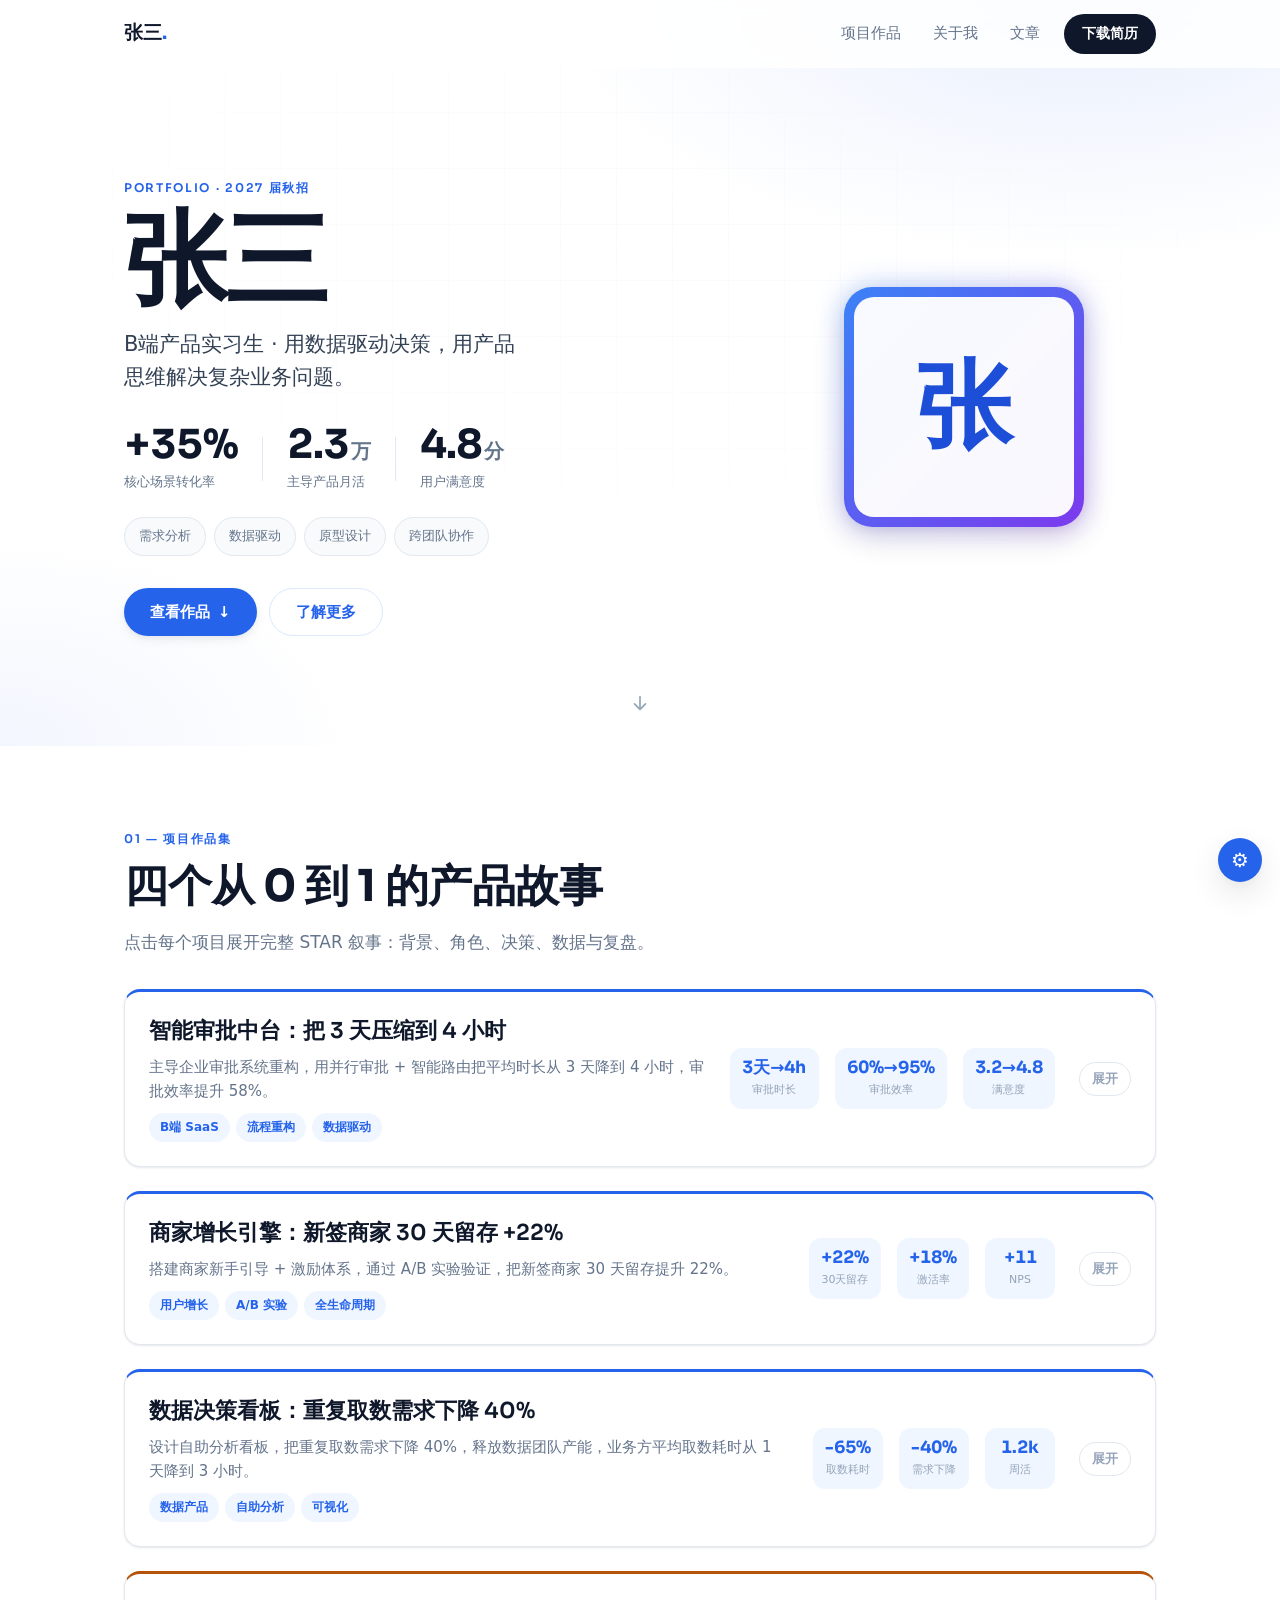
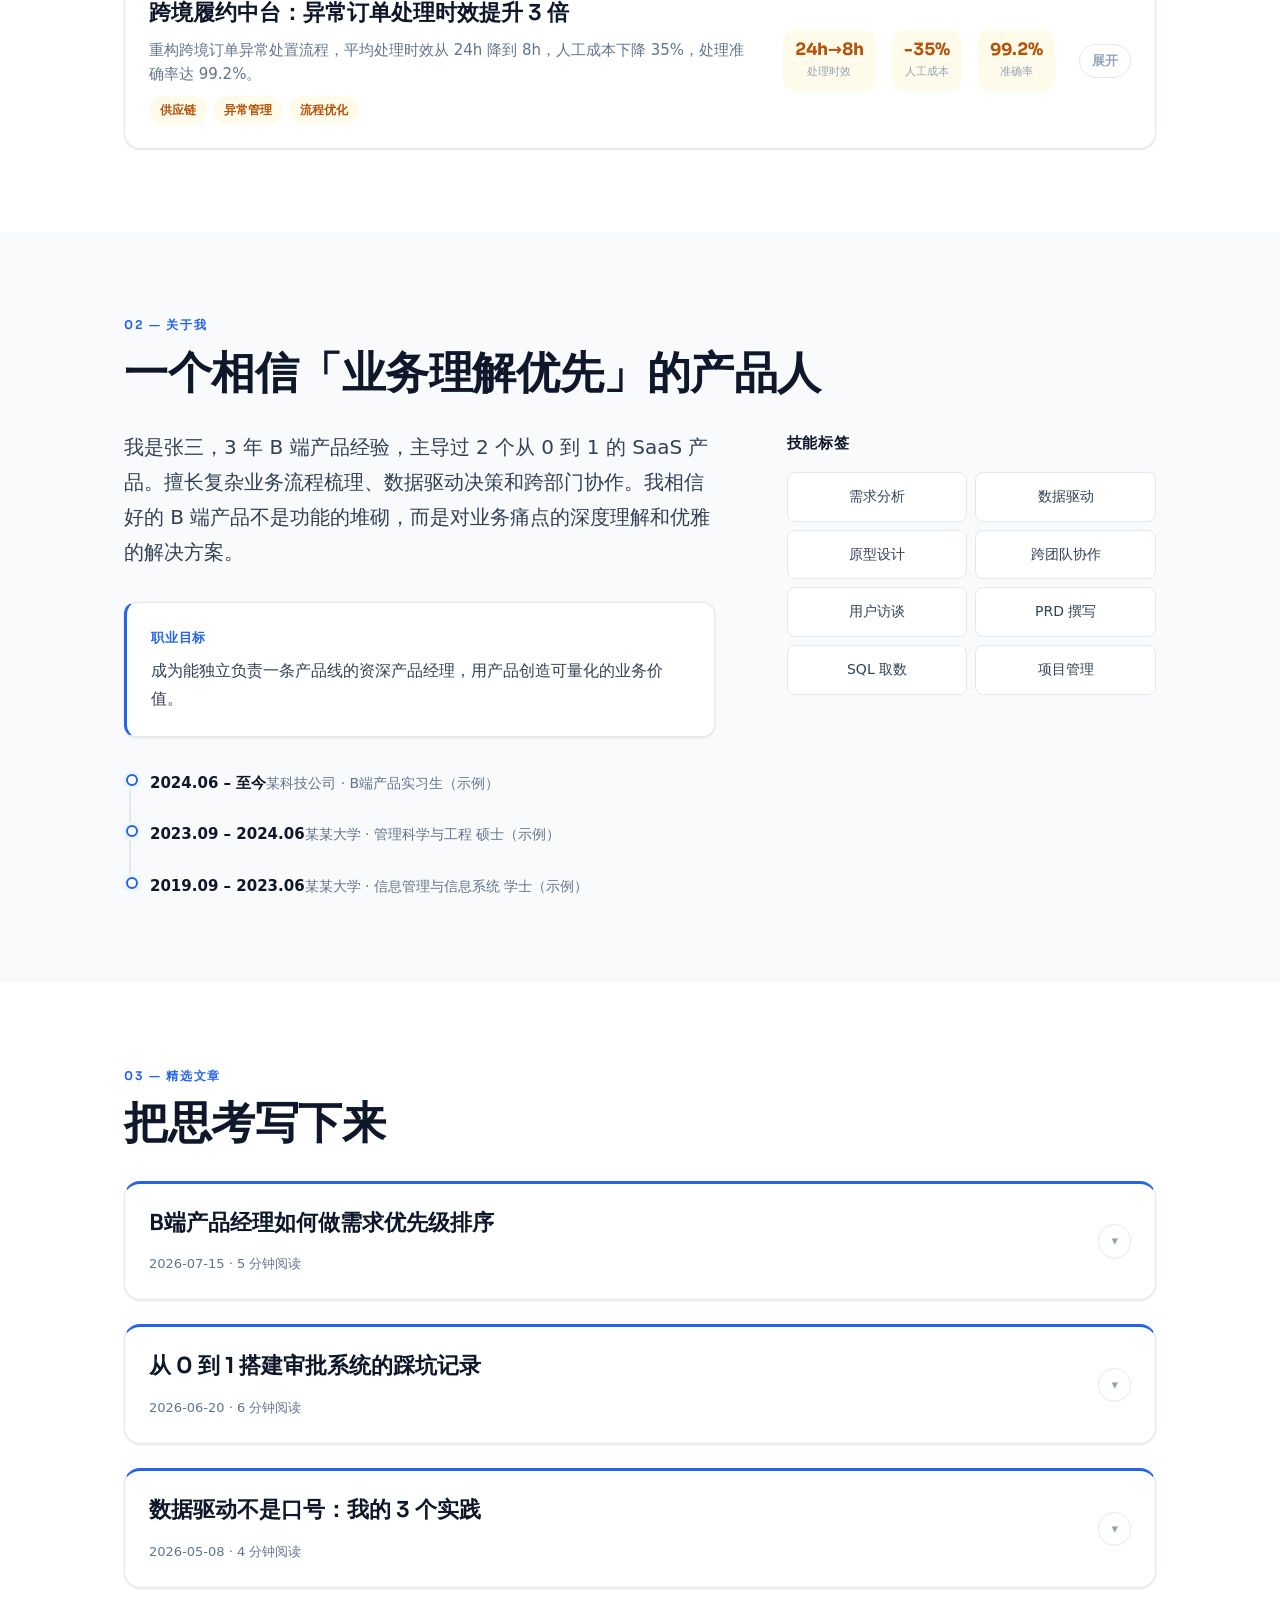
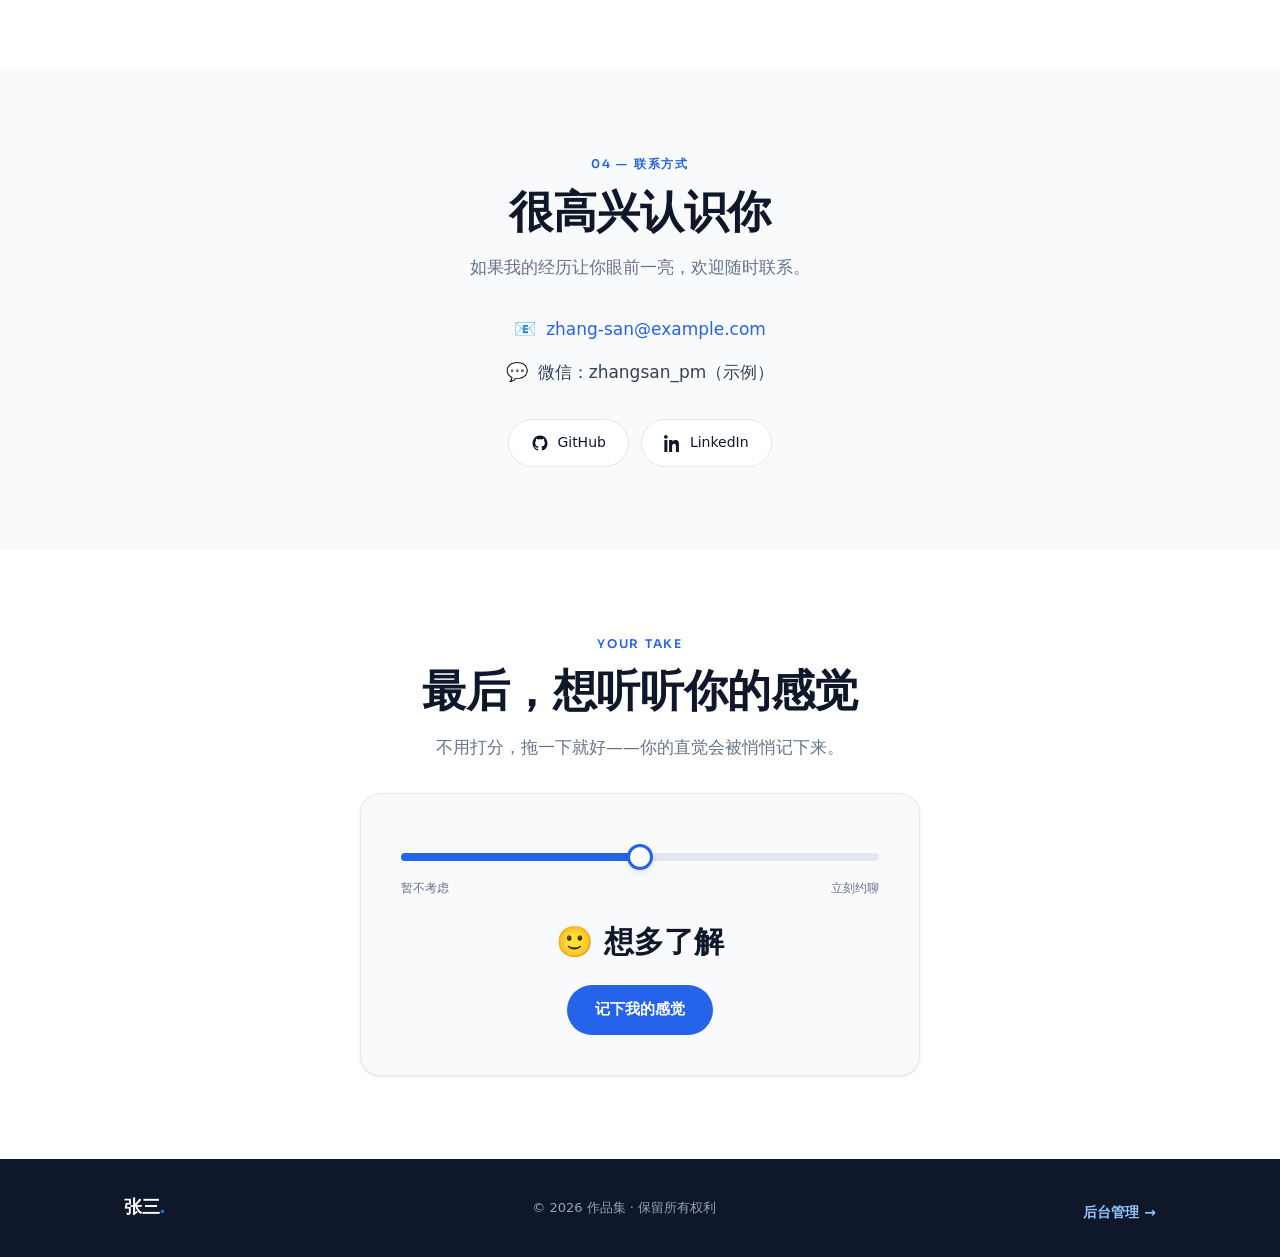
==== commit a67c05ba: "fix: 作品集四项修订（后台入口/模块间距/密码闸门/俏皮推荐滑块）并同步 gh-pages 源真相" ====
--- a/site/index.html
+++ b/site/index.html
@@ -92,6 +92,26 @@
         <div id="contactInner"></div>
       </div>
     </section>
+
+    <!-- ============ 简历末尾：创意互动（俏皮推荐滑块） ============ -->
+    <section class="section section-feedback" id="feedback" aria-labelledby="feedback-title">
+      <div class="container">
+        <header class="section-head section-head--center" data-reveal>
+          <p class="kicker">YOUR TAKE</p>
+          <h2 class="section-title" id="feedback-title">最后，想听听你的感觉</h2>
+          <p class="section-sub">不用打分，拖一下就好——你的直觉会被悄悄记下来。</p>
+        </header>
+        <div class="feedback-card" data-reveal>
+          <div class="feedback-slider">
+            <input type="range" id="recoRange" min="0" max="100" value="50" step="1" aria-describedby="recoLabel" />
+            <div class="feedback-scale"><span>暂不考虑</span><span>立刻约聊</span></div>
+          </div>
+          <div class="feedback-result" id="recoLabel" aria-live="polite">🙂 想多了解</div>
+          <button type="button" class="feedback-submit" id="recoSubmit">记下我的感觉</button>
+          <p class="feedback-thanks" id="recoThanks" hidden>谢谢你的心意 💛 已悄悄记下。</p>
+        </div>
+      </div>
+    </section>
   </main>
 
   <!-- ============ 页脚 ============ -->
@@ -99,8 +119,11 @@
     <div class="container footer-inner">
       <span class="footer-brand" id="footerBrand">作品集<span class="brand-dot">.</span></span>
       <p>&copy; <span id="year">2026</span> <span id="footerName">作品集</span> · 保留所有权利</p>
+      <a href="admin.html" class="footer-admin">后台管理 →</a>
     </div>
   </footer>
+
+  <a href="admin.html" class="admin-fab" aria-label="后台管理" title="后台管理">⚙</a>
 
   <!-- ============ 打印专用简历（屏幕隐藏，由数据生成） ============ -->
   <div class="resume-only" id="resumeOnly" aria-hidden="true"></div>
--- a/site/assets/css/styles.css
+++ b/site/assets/css/styles.css
@@ -102,8 +102,8 @@
 }
 
 /* ---------- 通用：区块标题 ---------- */
-.section { padding: clamp(72px, 11vw, 128px) 0; }
-.section-head { margin-bottom: var(--sp-12); max-width: 720px; }
+.section { padding: clamp(44px, 6.5vw, 84px) 0; }
+.section-head { margin-bottom: var(--sp-8); max-width: 720px; }
 .section-head--center { margin-left: auto; margin-right: auto; text-align: center; }
 .section-title {
   font-family: var(--font-display);
@@ -558,6 +558,16 @@
    FOOTER
    ============================================================ */
 .footer { background: var(--ink); padding: var(--sp-8) 0; }
+.footer-admin { display: inline-block; margin-top: 10px; color: #93C5FD; font-size: 14px; font-weight: 600; }
+.footer-admin:hover { color: #fff; }
+.admin-fab {
+  position: fixed; right: 18px; bottom: 18px; z-index: 60;
+  width: 44px; height: 44px; border-radius: 50%;
+  display: flex; align-items: center; justify-content: center;
+  background: var(--brand); color: #fff; font-size: 20px; line-height: 1;
+  box-shadow: var(--shadow-3); transition: transform var(--t-fast), background var(--t-fast);
+}
+.admin-fab:hover { transform: translateY(-2px); background: var(--brand-700); }
 .footer-inner { display: flex; align-items: center; justify-content: space-between; gap: var(--sp-4); flex-wrap: wrap; }
 .footer-brand { font-family: var(--font-display); font-size: 18px; font-weight: 700; color: #fff; }
 .footer p { font-size: 13px; color: #94A3B8; }
@@ -744,3 +754,35 @@
 /* 头像上传预览 */
 .admin-avatar-prev { width: 96px; height: 96px; border-radius: 14px; object-fit: cover; border: 1px solid #E2E8F0; margin-top: 8px; }
 .admin-avatar-prev--empty { display: flex; align-items: center; justify-content: center; background: #F1F5F9; color: #94A3B8; font-size: 32px; font-weight: 700; }
+
+/* ---------- 简历末尾：俏皮推荐滑块 ---------- */
+.section-feedback { background: var(--surface); }
+.feedback-card {
+  max-width: 560px; margin: 0 auto; background: var(--surface-2);
+  border: 1px solid var(--line); border-radius: var(--r-xl);
+  padding: clamp(24px, 4vw, 40px); text-align: center;
+  box-shadow: var(--shadow-1);
+}
+.feedback-slider { margin: 8px 0 18px; }
+.feedback-slider input[type="range"] {
+  -webkit-appearance: none; appearance: none; width: 100%; height: 8px;
+  border-radius: 999px; background: #E2E8F0; outline: none; cursor: pointer;
+}
+.feedback-slider input[type="range"]::-webkit-slider-thumb {
+  -webkit-appearance: none; appearance: none; width: 26px; height: 26px; border-radius: 50%;
+  background: #fff; border: 3px solid var(--brand); box-shadow: var(--shadow-2); cursor: grab;
+}
+.feedback-slider input[type="range"]::-moz-range-thumb {
+  width: 26px; height: 26px; border-radius: 50%; background: #fff; border: 3px solid var(--brand);
+  box-shadow: var(--shadow-2); cursor: grab;
+}
+.feedback-scale { display: flex; justify-content: space-between; margin-top: 8px; font-size: 12px; color: var(--muted); }
+.feedback-result { font-size: clamp(22px, 4vw, 30px); font-weight: 700; color: var(--ink); margin-bottom: 18px; min-height: 38px; }
+.feedback-submit {
+  padding: 12px 28px; border-radius: var(--r-pill); background: var(--brand); color: #fff;
+  font-size: 15px; font-weight: 600; transition: background var(--t-fast), transform var(--t-fast);
+}
+.feedback-submit:hover { background: var(--brand-700); transform: translateY(-1px); }
+.feedback-submit[hidden] { display: none; }
+.feedback-thanks { margin-top: 14px; color: var(--emerald); font-size: 14px; font-weight: 600; }
+.feedback-thanks[hidden] { display: none; }
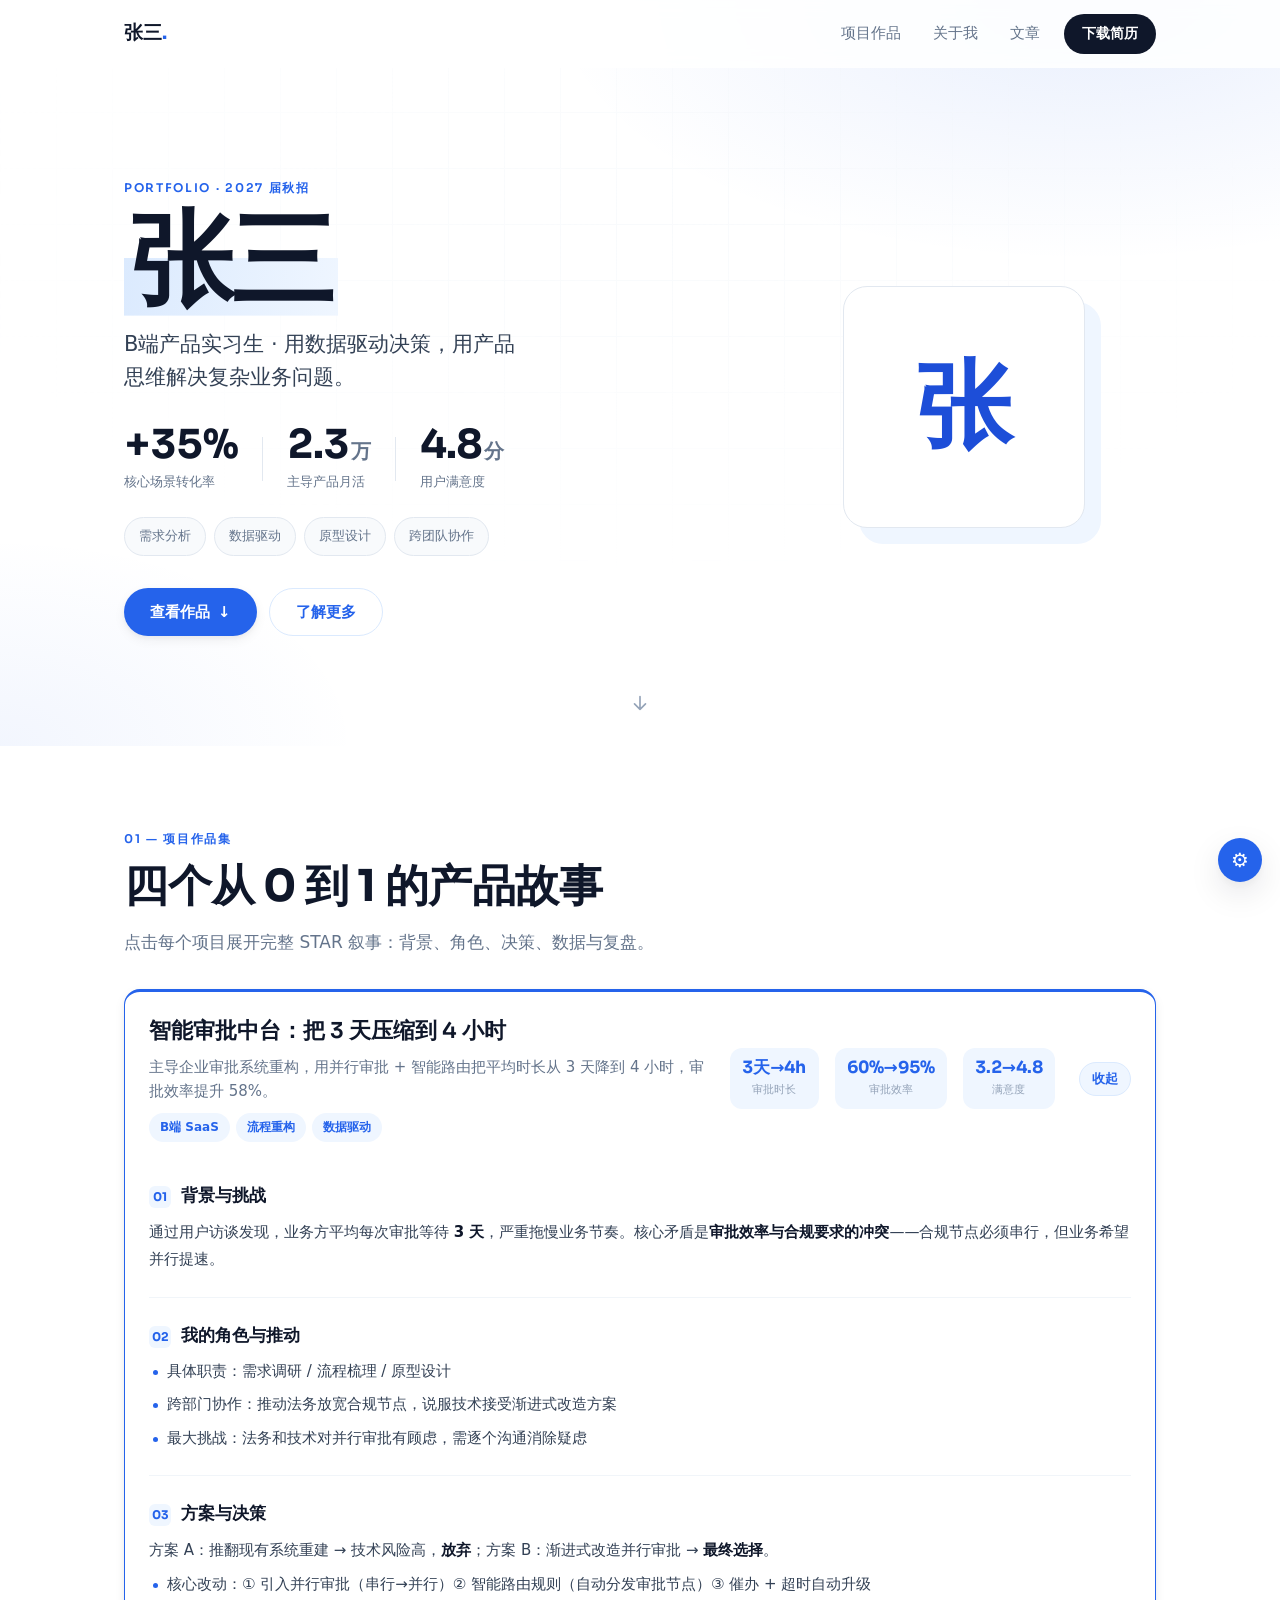
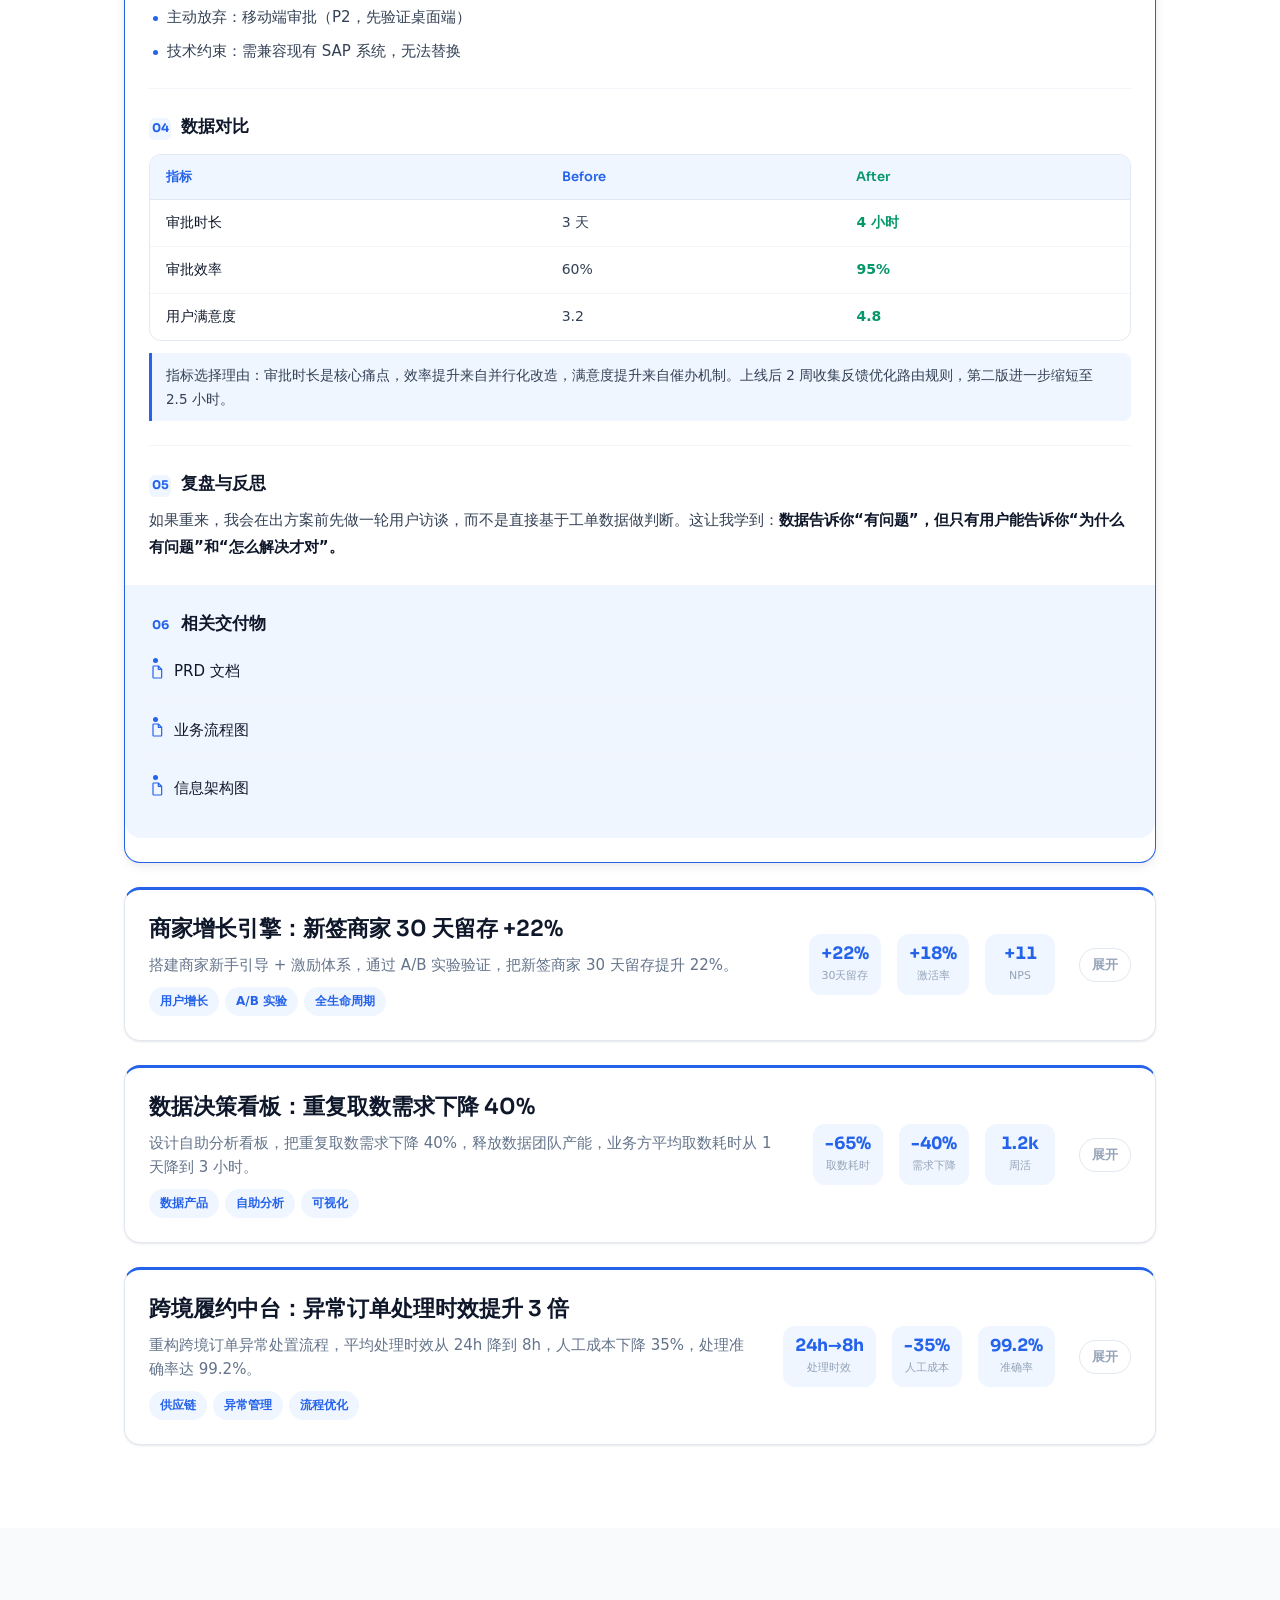
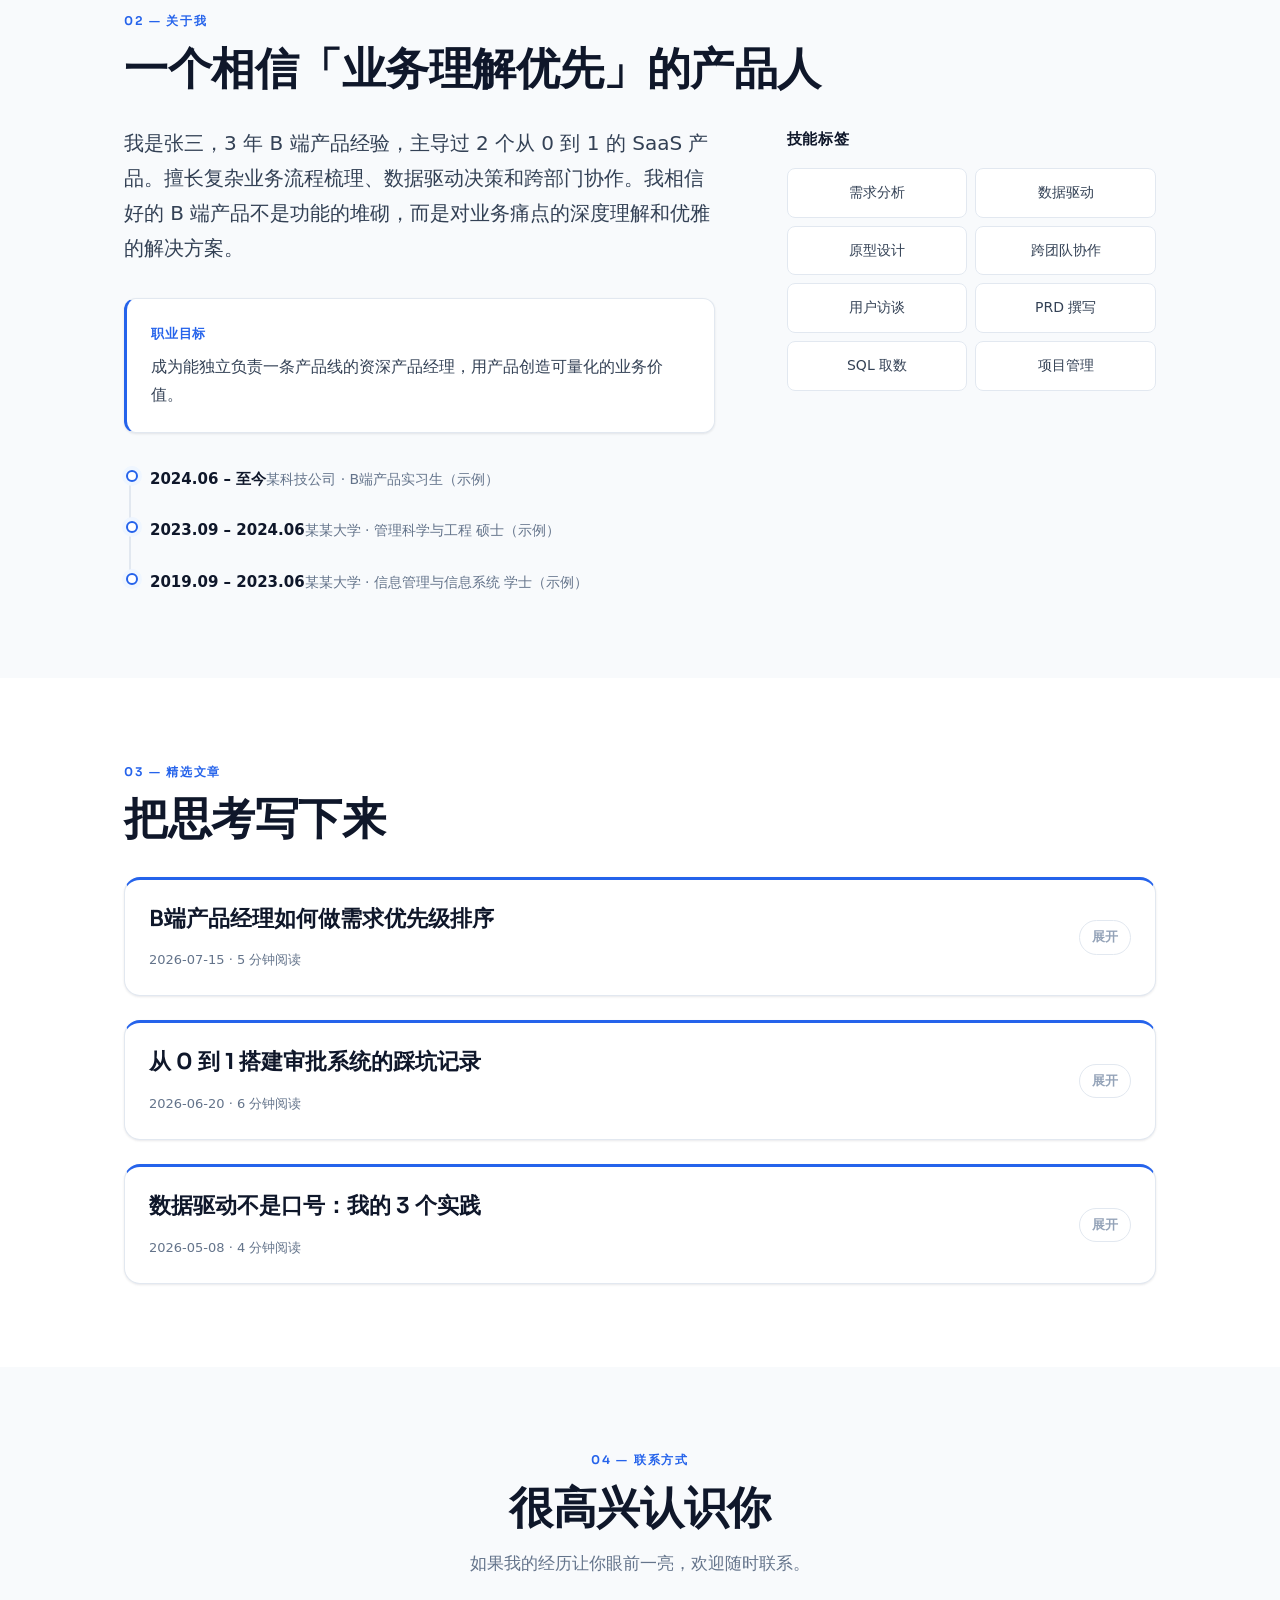
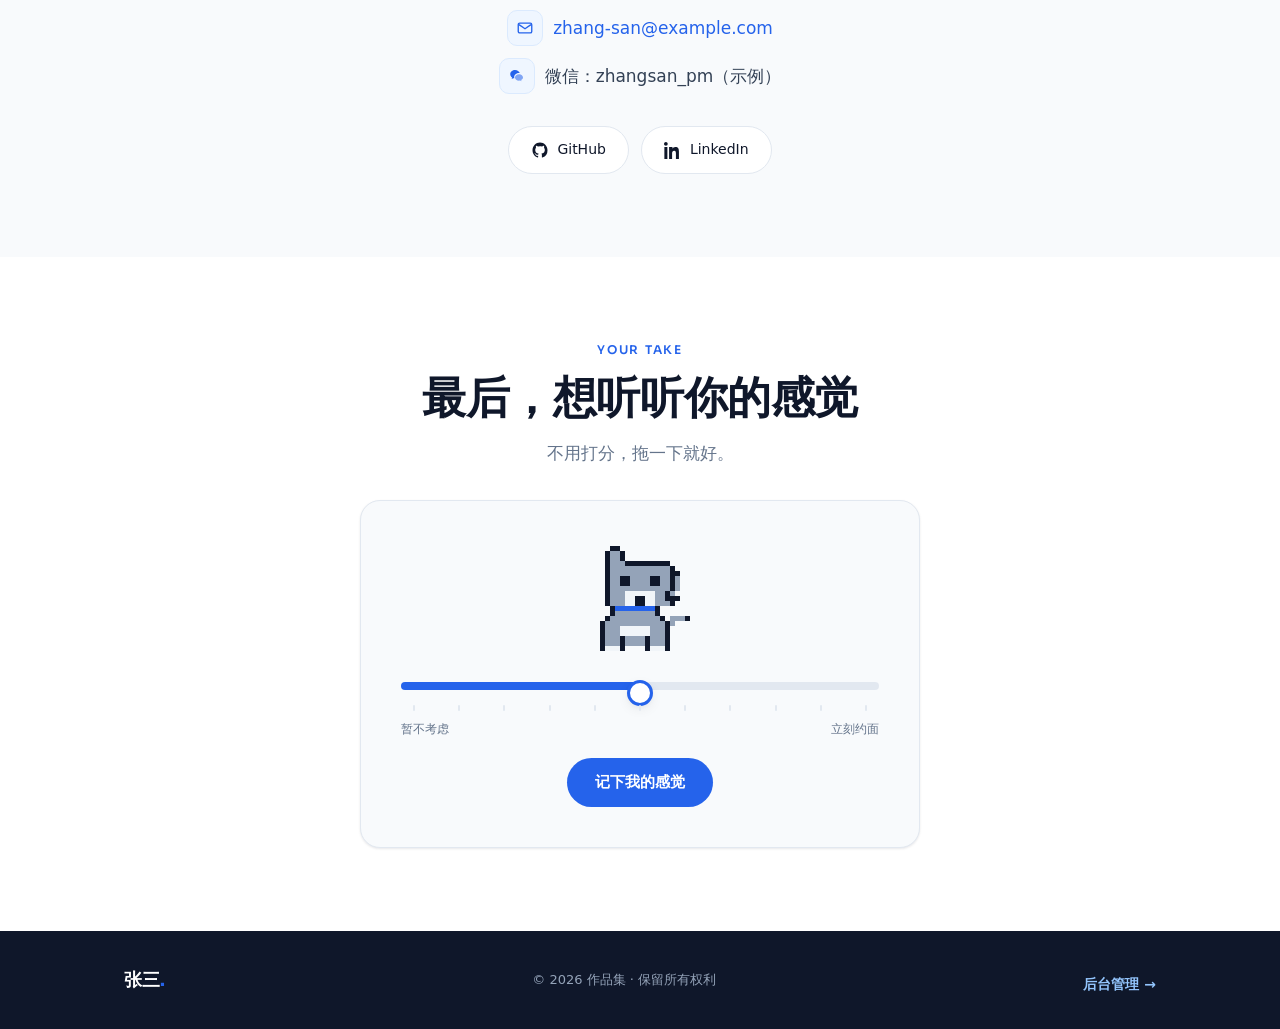
==== commit ef2bd9f7: "feat(feedback): 像素小狗互动反馈组件 - 滑块改 0-10 整数档（datalist + 11 刻度点） - 5 帧 inline SVG 像素狗（24x24, crispEdges）" ====
--- a/site/index.html
+++ b/site/index.html
@@ -99,16 +99,32 @@
         <header class="section-head section-head--center" data-reveal>
           <p class="kicker">YOUR TAKE</p>
           <h2 class="section-title" id="feedback-title">最后，想听听你的感觉</h2>
-          <p class="section-sub">不用打分，拖一下就好——你的直觉会被悄悄记下来。</p>
+          <p class="section-sub">不用打分，拖一下就好。</p>
         </header>
         <div class="feedback-card" data-reveal>
+          <div class="dog-stage" id="dogStage" data-mood="1" aria-hidden="true">
+            <!-- S0 冷淡 0-3 -->
+<svg class="dog-svg dog-svg--0" viewBox="0 0 24 24" shape-rendering="crispEdges" focusable="false"><g class="dog-tail"><rect x="18" y="16" width="1" height="1" fill="#94A3B8"/><rect x="19" y="16" width="1" height="1" fill="#0F172A"/><rect x="18" y="17" width="1" height="1" fill="#94A3B8"/><rect x="19" y="17" width="1" height="1" fill="#0F172A"/><rect x="18" y="18" width="1" height="1" fill="#94A3B8"/><rect x="19" y="18" width="1" height="1" fill="#0F172A"/><rect x="18" y="19" width="1" height="1" fill="#94A3B8"/><rect x="19" y="19" width="1" height="1" fill="#0F172A"/><rect x="18" y="20" width="2" height="1" fill="#0F172A"/></g><rect x="5" y="4" width="12" height="1" fill="#0F172A"/><rect x="3" y="5" width="3" height="1" fill="#0F172A"/><rect x="6" y="5" width="10" height="1" fill="#94A3B8"/><rect x="16" y="5" width="3" height="1" fill="#0F172A"/><rect x="3" y="6" width="1" height="1" fill="#0F172A"/><rect x="4" y="6" width="2" height="1" fill="#94A3B8"/><rect x="6" y="6" width="1" height="1" fill="#0F172A"/><rect x="7" y="6" width="8" height="1" fill="#94A3B8"/><rect x="15" y="6" width="1" height="1" fill="#0F172A"/><rect x="16" y="6" width="2" height="1" fill="#94A3B8"/><rect x="18" y="6" width="1" height="1" fill="#0F172A"/><rect x="5" y="7" width="1" height="1" fill="#0F172A"/><rect x="6" y="7" width="1" height="1" fill="#94A3B8"/><rect x="7" y="7" width="2" height="1" fill="#0F172A"/><rect x="9" y="7" width="4" height="1" fill="#94A3B8"/><rect x="13" y="7" width="2" height="1" fill="#0F172A"/><rect x="15" y="7" width="2" height="1" fill="#94A3B8"/><rect x="17" y="7" width="1" height="1" fill="#0F172A"/><rect x="5" y="8" width="1" height="1" fill="#0F172A"/><rect x="6" y="8" width="12" height="1" fill="#94A3B8"/><rect x="18" y="8" width="1" height="1" fill="#0F172A"/><rect x="5" y="9" width="1" height="1" fill="#0F172A"/><rect x="6" y="9" width="12" height="1" fill="#94A3B8"/><rect x="18" y="9" width="1" height="1" fill="#0F172A"/><rect x="5" y="10" width="1" height="1" fill="#0F172A"/><rect x="6" y="10" width="3" height="1" fill="#94A3B8"/><rect x="9" y="10" width="6" height="1" fill="#F1F5F9"/><rect x="15" y="10" width="3" height="1" fill="#94A3B8"/><rect x="18" y="10" width="1" height="1" fill="#0F172A"/><rect x="5" y="11" width="1" height="1" fill="#0F172A"/><rect x="6" y="11" width="3" height="1" fill="#94A3B8"/><rect x="9" y="11" width="2" height="1" fill="#F1F5F9"/><rect x="11" y="11" width="2" height="1" fill="#0F172A"/><rect x="13" y="11" width="2" height="1" fill="#F1F5F9"/><rect x="15" y="11" width="3" height="1" fill="#94A3B8"/><rect x="18" y="11" width="1" height="1" fill="#0F172A"/><rect x="5" y="12" width="1" height="1" fill="#0F172A"/><rect x="6" y="12" width="3" height="1" fill="#94A3B8"/><rect x="9" y="12" width="3" height="1" fill="#F1F5F9"/><rect x="12" y="12" width="1" height="1" fill="#0F172A"/><rect x="13" y="12" width="2" height="1" fill="#F1F5F9"/><rect x="15" y="12" width="3" height="1" fill="#94A3B8"/><rect x="18" y="12" width="1" height="1" fill="#0F172A"/><rect x="6" y="13" width="1" height="1" fill="#0F172A"/><rect x="7" y="13" width="8" height="1" fill="#2563EB"/><rect x="15" y="13" width="1" height="1" fill="#0F172A"/><rect x="6" y="14" width="1" height="1" fill="#0F172A"/><rect x="7" y="14" width="8" height="1" fill="#94A3B8"/><rect x="15" y="14" width="1" height="1" fill="#0F172A"/><rect x="5" y="15" width="1" height="1" fill="#0F172A"/><rect x="6" y="15" width="10" height="1" fill="#94A3B8"/><rect x="16" y="15" width="1" height="1" fill="#0F172A"/><rect x="4" y="16" width="1" height="1" fill="#0F172A"/><rect x="5" y="16" width="12" height="1" fill="#94A3B8"/><rect x="17" y="16" width="1" height="1" fill="#0F172A"/><rect x="4" y="17" width="1" height="1" fill="#0F172A"/><rect x="5" y="17" width="3" height="1" fill="#94A3B8"/><rect x="8" y="17" width="6" height="1" fill="#F1F5F9"/><rect x="14" y="17" width="3" height="1" fill="#94A3B8"/><rect x="17" y="17" width="1" height="1" fill="#0F172A"/><rect x="4" y="18" width="1" height="1" fill="#0F172A"/><rect x="5" y="18" width="3" height="1" fill="#94A3B8"/><rect x="8" y="18" width="6" height="1" fill="#F1F5F9"/><rect x="14" y="18" width="3" height="1" fill="#94A3B8"/><rect x="17" y="18" width="1" height="1" fill="#0F172A"/><rect x="4" y="19" width="1" height="1" fill="#0F172A"/><rect x="5" y="19" width="3" height="1" fill="#94A3B8"/><rect x="8" y="19" width="1" height="1" fill="#0F172A"/><rect x="9" y="19" width="4" height="1" fill="#94A3B8"/><rect x="13" y="19" width="1" height="1" fill="#0F172A"/><rect x="14" y="19" width="3" height="1" fill="#94A3B8"/><rect x="17" y="19" width="1" height="1" fill="#0F172A"/><rect x="4" y="20" width="1" height="1" fill="#0F172A"/><rect x="5" y="20" width="3" height="1" fill="#94A3B8"/><rect x="8" y="20" width="1" height="1" fill="#0F172A"/><rect x="9" y="20" width="4" height="1" fill="#94A3B8"/><rect x="13" y="20" width="1" height="1" fill="#0F172A"/><rect x="14" y="20" width="3" height="1" fill="#94A3B8"/><rect x="17" y="20" width="1" height="1" fill="#0F172A"/><rect x="4" y="21" width="1" height="1" fill="#0F172A"/><rect x="5" y="21" width="3" height="1" fill="#F1F5F9"/><rect x="8" y="21" width="1" height="1" fill="#0F172A"/><rect x="13" y="21" width="1" height="1" fill="#0F172A"/><rect x="14" y="21" width="3" height="1" fill="#F1F5F9"/><rect x="17" y="21" width="1" height="1" fill="#0F172A"/></svg>
+<!-- S1 兴趣 4-6 -->
+<svg class="dog-svg dog-svg--1" viewBox="0 0 24 24" shape-rendering="crispEdges" focusable="false"><g class="dog-tail"><rect x="18" y="15" width="3" height="1" fill="#94A3B8"/><rect x="21" y="15" width="1" height="1" fill="#0F172A"/><rect x="18" y="16" width="1" height="1" fill="#94A3B8"/></g><rect x="6" y="1" width="2" height="1" fill="#0F172A"/><rect x="5" y="2" width="1" height="1" fill="#0F172A"/><rect x="6" y="2" width="2" height="1" fill="#94A3B8"/><rect x="8" y="2" width="1" height="1" fill="#0F172A"/><rect x="5" y="3" width="1" height="1" fill="#0F172A"/><rect x="6" y="3" width="2" height="1" fill="#94A3B8"/><rect x="8" y="3" width="1" height="1" fill="#0F172A"/><rect x="5" y="4" width="1" height="1" fill="#0F172A"/><rect x="6" y="4" width="3" height="1" fill="#94A3B8"/><rect x="9" y="4" width="9" height="1" fill="#0F172A"/><rect x="5" y="5" width="1" height="1" fill="#0F172A"/><rect x="6" y="5" width="12" height="1" fill="#94A3B8"/><rect x="18" y="5" width="1" height="1" fill="#0F172A"/><rect x="5" y="6" width="1" height="1" fill="#0F172A"/><rect x="6" y="6" width="12" height="1" fill="#94A3B8"/><rect x="18" y="6" width="2" height="1" fill="#0F172A"/><rect x="5" y="7" width="1" height="1" fill="#0F172A"/><rect x="6" y="7" width="2" height="1" fill="#94A3B8"/><rect x="8" y="7" width="2" height="1" fill="#0F172A"/><rect x="10" y="7" width="4" height="1" fill="#94A3B8"/><rect x="14" y="7" width="2" height="1" fill="#0F172A"/><rect x="16" y="7" width="2" height="1" fill="#94A3B8"/><rect x="18" y="7" width="1" height="1" fill="#0F172A"/><rect x="19" y="7" width="1" height="1" fill="#94A3B8"/><rect x="5" y="8" width="1" height="1" fill="#0F172A"/><rect x="6" y="8" width="2" height="1" fill="#94A3B8"/><rect x="8" y="8" width="2" height="1" fill="#0F172A"/><rect x="10" y="8" width="4" height="1" fill="#94A3B8"/><rect x="14" y="8" width="2" height="1" fill="#0F172A"/><rect x="16" y="8" width="2" height="1" fill="#94A3B8"/><rect x="18" y="8" width="1" height="1" fill="#0F172A"/><rect x="19" y="8" width="1" height="1" fill="#94A3B8"/><rect x="5" y="9" width="1" height="1" fill="#0F172A"/><rect x="6" y="9" width="12" height="1" fill="#94A3B8"/><rect x="18" y="9" width="1" height="1" fill="#0F172A"/><rect x="19" y="9" width="1" height="1" fill="#94A3B8"/><rect x="5" y="10" width="1" height="1" fill="#0F172A"/><rect x="6" y="10" width="3" height="1" fill="#94A3B8"/><rect x="9" y="10" width="6" height="1" fill="#F1F5F9"/><rect x="15" y="10" width="2" height="1" fill="#94A3B8"/><rect x="17" y="10" width="1" height="1" fill="#0F172A"/><rect x="18" y="10" width="1" height="1" fill="#94A3B8"/><rect x="5" y="11" width="1" height="1" fill="#0F172A"/><rect x="6" y="11" width="3" height="1" fill="#94A3B8"/><rect x="9" y="11" width="2" height="1" fill="#F1F5F9"/><rect x="11" y="11" width="2" height="1" fill="#0F172A"/><rect x="13" y="11" width="2" height="1" fill="#F1F5F9"/><rect x="15" y="11" width="2" height="1" fill="#94A3B8"/><rect x="17" y="11" width="3" height="1" fill="#0F172A"/><rect x="5" y="12" width="1" height="1" fill="#0F172A"/><rect x="6" y="12" width="3" height="1" fill="#94A3B8"/><rect x="9" y="12" width="2" height="1" fill="#F1F5F9"/><rect x="11" y="12" width="2" height="1" fill="#0F172A"/><rect x="13" y="12" width="2" height="1" fill="#F1F5F9"/><rect x="15" y="12" width="3" height="1" fill="#94A3B8"/><rect x="18" y="12" width="1" height="1" fill="#0F172A"/><rect x="6" y="13" width="1" height="1" fill="#0F172A"/><rect x="7" y="13" width="8" height="1" fill="#2563EB"/><rect x="15" y="13" width="1" height="1" fill="#0F172A"/><rect x="6" y="14" width="1" height="1" fill="#0F172A"/><rect x="7" y="14" width="8" height="1" fill="#94A3B8"/><rect x="15" y="14" width="1" height="1" fill="#0F172A"/><rect x="5" y="15" width="1" height="1" fill="#0F172A"/><rect x="6" y="15" width="10" height="1" fill="#94A3B8"/><rect x="16" y="15" width="1" height="1" fill="#0F172A"/><rect x="4" y="16" width="1" height="1" fill="#0F172A"/><rect x="5" y="16" width="12" height="1" fill="#94A3B8"/><rect x="17" y="16" width="1" height="1" fill="#0F172A"/><rect x="4" y="17" width="1" height="1" fill="#0F172A"/><rect x="5" y="17" width="3" height="1" fill="#94A3B8"/><rect x="8" y="17" width="6" height="1" fill="#F1F5F9"/><rect x="14" y="17" width="3" height="1" fill="#94A3B8"/><rect x="17" y="17" width="1" height="1" fill="#0F172A"/><rect x="4" y="18" width="1" height="1" fill="#0F172A"/><rect x="5" y="18" width="3" height="1" fill="#94A3B8"/><rect x="8" y="18" width="6" height="1" fill="#F1F5F9"/><rect x="14" y="18" width="3" height="1" fill="#94A3B8"/><rect x="17" y="18" width="1" height="1" fill="#0F172A"/><rect x="4" y="19" width="1" height="1" fill="#0F172A"/><rect x="5" y="19" width="3" height="1" fill="#94A3B8"/><rect x="8" y="19" width="1" height="1" fill="#0F172A"/><rect x="9" y="19" width="4" height="1" fill="#94A3B8"/><rect x="13" y="19" width="1" height="1" fill="#0F172A"/><rect x="14" y="19" width="3" height="1" fill="#94A3B8"/><rect x="17" y="19" width="1" height="1" fill="#0F172A"/><rect x="4" y="20" width="1" height="1" fill="#0F172A"/><rect x="5" y="20" width="3" height="1" fill="#94A3B8"/><rect x="8" y="20" width="1" height="1" fill="#0F172A"/><rect x="9" y="20" width="4" height="1" fill="#94A3B8"/><rect x="13" y="20" width="1" height="1" fill="#0F172A"/><rect x="14" y="20" width="3" height="1" fill="#94A3B8"/><rect x="17" y="20" width="1" height="1" fill="#0F172A"/><rect x="4" y="21" width="1" height="1" fill="#0F172A"/><rect x="5" y="21" width="3" height="1" fill="#F1F5F9"/><rect x="8" y="21" width="1" height="1" fill="#0F172A"/><rect x="13" y="21" width="1" height="1" fill="#0F172A"/><rect x="14" y="21" width="3" height="1" fill="#F1F5F9"/><rect x="17" y="21" width="1" height="1" fill="#0F172A"/></svg>
+<!-- S2 热情 7-8 -->
+<svg class="dog-svg dog-svg--2" viewBox="0 0 24 24" shape-rendering="crispEdges" focusable="false"><g class="dog-tail"><rect x="19" y="14" width="2" height="1" fill="#94A3B8"/><rect x="21" y="14" width="1" height="1" fill="#0F172A"/><rect x="18" y="15" width="2" height="1" fill="#94A3B8"/><rect x="18" y="16" width="1" height="1" fill="#94A3B8"/></g><rect x="6" y="1" width="2" height="1" fill="#0F172A"/><rect x="14" y="1" width="2" height="1" fill="#0F172A"/><rect x="5" y="2" width="1" height="1" fill="#0F172A"/><rect x="6" y="2" width="2" height="1" fill="#94A3B8"/><rect x="8" y="2" width="1" height="1" fill="#0F172A"/><rect x="13" y="2" width="1" height="1" fill="#0F172A"/><rect x="14" y="2" width="2" height="1" fill="#94A3B8"/><rect x="16" y="2" width="1" height="1" fill="#0F172A"/><rect x="5" y="3" width="1" height="1" fill="#0F172A"/><rect x="6" y="3" width="2" height="1" fill="#94A3B8"/><rect x="8" y="3" width="1" height="1" fill="#0F172A"/><rect x="13" y="3" width="1" height="1" fill="#0F172A"/><rect x="14" y="3" width="2" height="1" fill="#94A3B8"/><rect x="16" y="3" width="1" height="1" fill="#0F172A"/><rect x="5" y="4" width="1" height="1" fill="#0F172A"/><rect x="6" y="4" width="3" height="1" fill="#94A3B8"/><rect x="9" y="4" width="5" height="1" fill="#0F172A"/><rect x="14" y="4" width="3" height="1" fill="#94A3B8"/><rect x="17" y="4" width="1" height="1" fill="#0F172A"/><rect x="5" y="5" width="1" height="1" fill="#0F172A"/><rect x="6" y="5" width="12" height="1" fill="#94A3B8"/><rect x="18" y="5" width="1" height="1" fill="#0F172A"/><rect x="5" y="6" width="1" height="1" fill="#0F172A"/><rect x="6" y="6" width="12" height="1" fill="#94A3B8"/><rect x="18" y="6" width="1" height="1" fill="#0F172A"/><rect x="5" y="7" width="1" height="1" fill="#0F172A"/><rect x="6" y="7" width="2" height="1" fill="#94A3B8"/><rect x="8" y="7" width="2" height="1" fill="#0F172A"/><rect x="10" y="7" width="4" height="1" fill="#94A3B8"/><rect x="14" y="7" width="1" height="1" fill="#0F172A"/><rect x="15" y="7" width="1" height="1" fill="#F1F5F9"/><rect x="16" y="7" width="2" height="1" fill="#94A3B8"/><rect x="18" y="7" width="1" height="1" fill="#0F172A"/><rect x="5" y="8" width="1" height="1" fill="#0F172A"/><rect x="6" y="8" width="2" height="1" fill="#94A3B8"/><rect x="8" y="8" width="2" height="1" fill="#0F172A"/><rect x="10" y="8" width="4" height="1" fill="#94A3B8"/><rect x="14" y="8" width="2" height="1" fill="#0F172A"/><rect x="16" y="8" width="2" height="1" fill="#94A3B8"/><rect x="18" y="8" width="1" height="1" fill="#0F172A"/><rect x="5" y="9" width="1" height="1" fill="#0F172A"/><rect x="6" y="9" width="12" height="1" fill="#94A3B8"/><rect x="18" y="9" width="1" height="1" fill="#0F172A"/><rect x="5" y="10" width="1" height="1" fill="#0F172A"/><rect x="6" y="10" width="3" height="1" fill="#94A3B8"/><rect x="9" y="10" width="6" height="1" fill="#F1F5F9"/><rect x="15" y="10" width="3" height="1" fill="#94A3B8"/><rect x="18" y="10" width="1" height="1" fill="#0F172A"/><rect x="5" y="11" width="1" height="1" fill="#0F172A"/><rect x="6" y="11" width="3" height="1" fill="#94A3B8"/><rect x="9" y="11" width="2" height="1" fill="#F1F5F9"/><rect x="11" y="11" width="2" height="1" fill="#0F172A"/><rect x="13" y="11" width="2" height="1" fill="#F1F5F9"/><rect x="15" y="11" width="3" height="1" fill="#94A3B8"/><rect x="18" y="11" width="1" height="1" fill="#0F172A"/><rect x="5" y="12" width="1" height="1" fill="#0F172A"/><rect x="6" y="12" width="3" height="1" fill="#94A3B8"/><rect x="9" y="12" width="1" height="1" fill="#F1F5F9"/><rect x="10" y="12" width="1" height="1" fill="#0F172A"/><rect x="11" y="12" width="1" height="1" fill="#F87171"/><rect x="12" y="12" width="1" height="1" fill="#0F172A"/><rect x="13" y="12" width="2" height="1" fill="#F1F5F9"/><rect x="15" y="12" width="3" height="1" fill="#94A3B8"/><rect x="18" y="12" width="1" height="1" fill="#0F172A"/><rect x="6" y="13" width="1" height="1" fill="#0F172A"/><rect x="7" y="13" width="8" height="1" fill="#2563EB"/><rect x="15" y="13" width="1" height="1" fill="#0F172A"/><rect x="6" y="14" width="1" height="1" fill="#0F172A"/><rect x="7" y="14" width="8" height="1" fill="#94A3B8"/><rect x="15" y="14" width="1" height="1" fill="#0F172A"/><rect x="5" y="15" width="1" height="1" fill="#0F172A"/><rect x="6" y="15" width="10" height="1" fill="#94A3B8"/><rect x="16" y="15" width="1" height="1" fill="#0F172A"/><rect x="4" y="16" width="1" height="1" fill="#0F172A"/><rect x="5" y="16" width="12" height="1" fill="#94A3B8"/><rect x="17" y="16" width="1" height="1" fill="#0F172A"/><rect x="4" y="17" width="1" height="1" fill="#0F172A"/><rect x="5" y="17" width="3" height="1" fill="#94A3B8"/><rect x="8" y="17" width="6" height="1" fill="#F1F5F9"/><rect x="14" y="17" width="3" height="1" fill="#94A3B8"/><rect x="17" y="17" width="1" height="1" fill="#0F172A"/><rect x="4" y="18" width="1" height="1" fill="#0F172A"/><rect x="5" y="18" width="3" height="1" fill="#94A3B8"/><rect x="8" y="18" width="6" height="1" fill="#F1F5F9"/><rect x="14" y="18" width="3" height="1" fill="#94A3B8"/><rect x="17" y="18" width="1" height="1" fill="#0F172A"/><rect x="4" y="19" width="1" height="1" fill="#0F172A"/><rect x="5" y="19" width="3" height="1" fill="#94A3B8"/><rect x="8" y="19" width="1" height="1" fill="#0F172A"/><rect x="9" y="19" width="4" height="1" fill="#94A3B8"/><rect x="13" y="19" width="1" height="1" fill="#0F172A"/><rect x="14" y="19" width="3" height="1" fill="#94A3B8"/><rect x="17" y="19" width="1" height="1" fill="#0F172A"/><rect x="4" y="20" width="1" height="1" fill="#0F172A"/><rect x="5" y="20" width="3" height="1" fill="#94A3B8"/><rect x="8" y="20" width="1" height="1" fill="#0F172A"/><rect x="9" y="20" width="4" height="1" fill="#94A3B8"/><rect x="13" y="20" width="1" height="1" fill="#0F172A"/><rect x="14" y="20" width="3" height="1" fill="#94A3B8"/><rect x="17" y="20" width="1" height="1" fill="#0F172A"/><rect x="4" y="21" width="1" height="1" fill="#0F172A"/><rect x="5" y="21" width="3" height="1" fill="#F1F5F9"/><rect x="8" y="21" width="1" height="1" fill="#0F172A"/><rect x="13" y="21" width="1" height="1" fill="#0F172A"/><rect x="14" y="21" width="3" height="1" fill="#F1F5F9"/><rect x="17" y="21" width="1" height="1" fill="#0F172A"/></svg>
+<!-- S3 兴奋 9-10 -->
+<svg class="dog-svg dog-svg--3" viewBox="0 0 24 24" shape-rendering="crispEdges" focusable="false"><g class="dog-tail"><rect x="19" y="14" width="2" height="1" fill="#94A3B8"/><rect x="21" y="14" width="1" height="1" fill="#0F172A"/><rect x="18" y="15" width="2" height="1" fill="#94A3B8"/><rect x="18" y="16" width="1" height="1" fill="#94A3B8"/></g><rect x="5" y="1" width="2" height="1" fill="#0F172A"/><rect x="15" y="1" width="2" height="1" fill="#0F172A"/><rect x="5" y="2" width="1" height="1" fill="#0F172A"/><rect x="6" y="2" width="2" height="1" fill="#94A3B8"/><rect x="8" y="2" width="1" height="1" fill="#0F172A"/><rect x="15" y="2" width="1" height="1" fill="#0F172A"/><rect x="16" y="2" width="2" height="1" fill="#94A3B8"/><rect x="18" y="2" width="1" height="1" fill="#0F172A"/><rect x="5" y="3" width="1" height="1" fill="#0F172A"/><rect x="6" y="3" width="2" height="1" fill="#94A3B8"/><rect x="8" y="3" width="1" height="1" fill="#0F172A"/><rect x="15" y="3" width="1" height="1" fill="#0F172A"/><rect x="16" y="3" width="2" height="1" fill="#94A3B8"/><rect x="18" y="3" width="1" height="1" fill="#0F172A"/><rect x="5" y="4" width="1" height="1" fill="#0F172A"/><rect x="6" y="4" width="4" height="1" fill="#94A3B8"/><rect x="10" y="4" width="4" height="1" fill="#0F172A"/><rect x="14" y="4" width="4" height="1" fill="#94A3B8"/><rect x="18" y="4" width="1" height="1" fill="#0F172A"/><rect x="5" y="5" width="1" height="1" fill="#0F172A"/><rect x="6" y="5" width="12" height="1" fill="#94A3B8"/><rect x="18" y="5" width="1" height="1" fill="#0F172A"/><rect x="5" y="6" width="1" height="1" fill="#0F172A"/><rect x="6" y="6" width="12" height="1" fill="#94A3B8"/><rect x="18" y="6" width="1" height="1" fill="#0F172A"/><rect x="5" y="7" width="1" height="1" fill="#0F172A"/><rect x="6" y="7" width="1" height="1" fill="#94A3B8"/><rect x="7" y="7" width="1" height="1" fill="#DC2626"/><rect x="8" y="7" width="1" height="1" fill="#94A3B8"/><rect x="9" y="7" width="1" height="1" fill="#DC2626"/><rect x="10" y="7" width="4" height="1" fill="#94A3B8"/><rect x="14" y="7" width="1" height="1" fill="#DC2626"/><rect x="15" y="7" width="1" height="1" fill="#94A3B8"/><rect x="16" y="7" width="1" height="1" fill="#DC2626"/><rect x="17" y="7" width="1" height="1" fill="#94A3B8"/><rect x="18" y="7" width="1" height="1" fill="#0F172A"/><rect x="5" y="8" width="1" height="1" fill="#0F172A"/><rect x="6" y="8" width="1" height="1" fill="#94A3B8"/><rect x="7" y="8" width="3" height="1" fill="#DC2626"/><rect x="10" y="8" width="4" height="1" fill="#94A3B8"/><rect x="14" y="8" width="3" height="1" fill="#DC2626"/><rect x="17" y="8" width="1" height="1" fill="#94A3B8"/><rect x="18" y="8" width="1" height="1" fill="#0F172A"/><rect x="5" y="9" width="1" height="1" fill="#0F172A"/><rect x="6" y="9" width="2" height="1" fill="#94A3B8"/><rect x="8" y="9" width="1" height="1" fill="#DC2626"/><rect x="9" y="9" width="6" height="1" fill="#94A3B8"/><rect x="15" y="9" width="1" height="1" fill="#DC2626"/><rect x="16" y="9" width="2" height="1" fill="#94A3B8"/><rect x="18" y="9" width="1" height="1" fill="#0F172A"/><rect x="5" y="10" width="1" height="1" fill="#0F172A"/><rect x="6" y="10" width="3" height="1" fill="#94A3B8"/><rect x="9" y="10" width="6" height="1" fill="#F1F5F9"/><rect x="15" y="10" width="3" height="1" fill="#94A3B8"/><rect x="18" y="10" width="1" height="1" fill="#0F172A"/><rect x="5" y="11" width="1" height="1" fill="#0F172A"/><rect x="6" y="11" width="3" height="1" fill="#94A3B8"/><rect x="9" y="11" width="2" height="1" fill="#F1F5F9"/><rect x="11" y="11" width="2" height="1" fill="#0F172A"/><rect x="13" y="11" width="2" height="1" fill="#F1F5F9"/><rect x="15" y="11" width="3" height="1" fill="#94A3B8"/><rect x="18" y="11" width="1" height="1" fill="#0F172A"/><rect x="5" y="12" width="1" height="1" fill="#0F172A"/><rect x="6" y="12" width="3" height="1" fill="#94A3B8"/><rect x="9" y="12" width="1" height="1" fill="#F1F5F9"/><rect x="10" y="12" width="1" height="1" fill="#0F172A"/><rect x="11" y="12" width="2" height="1" fill="#F87171"/><rect x="13" y="12" width="1" height="1" fill="#0F172A"/><rect x="14" y="12" width="1" height="1" fill="#F1F5F9"/><rect x="15" y="12" width="3" height="1" fill="#94A3B8"/><rect x="18" y="12" width="1" height="1" fill="#0F172A"/><rect x="6" y="13" width="1" height="1" fill="#0F172A"/><rect x="7" y="13" width="8" height="1" fill="#2563EB"/><rect x="15" y="13" width="1" height="1" fill="#0F172A"/><rect x="6" y="14" width="1" height="1" fill="#0F172A"/><rect x="7" y="14" width="8" height="1" fill="#94A3B8"/><rect x="15" y="14" width="1" height="1" fill="#0F172A"/><rect x="5" y="15" width="1" height="1" fill="#0F172A"/><rect x="6" y="15" width="10" height="1" fill="#94A3B8"/><rect x="16" y="15" width="1" height="1" fill="#0F172A"/><rect x="4" y="16" width="1" height="1" fill="#0F172A"/><rect x="5" y="16" width="12" height="1" fill="#94A3B8"/><rect x="17" y="16" width="1" height="1" fill="#0F172A"/><rect x="4" y="17" width="1" height="1" fill="#0F172A"/><rect x="5" y="17" width="3" height="1" fill="#94A3B8"/><rect x="8" y="17" width="6" height="1" fill="#F1F5F9"/><rect x="14" y="17" width="3" height="1" fill="#94A3B8"/><rect x="17" y="17" width="1" height="1" fill="#0F172A"/><rect x="4" y="18" width="1" height="1" fill="#0F172A"/><rect x="5" y="18" width="3" height="1" fill="#94A3B8"/><rect x="8" y="18" width="6" height="1" fill="#F1F5F9"/><rect x="14" y="18" width="3" height="1" fill="#94A3B8"/><rect x="17" y="18" width="1" height="1" fill="#0F172A"/><rect x="4" y="19" width="1" height="1" fill="#0F172A"/><rect x="5" y="19" width="3" height="1" fill="#94A3B8"/><rect x="8" y="19" width="1" height="1" fill="#0F172A"/><rect x="9" y="19" width="4" height="1" fill="#94A3B8"/><rect x="13" y="19" width="1" height="1" fill="#0F172A"/><rect x="14" y="19" width="3" height="1" fill="#94A3B8"/><rect x="17" y="19" width="1" height="1" fill="#0F172A"/><rect x="4" y="20" width="1" height="1" fill="#0F172A"/><rect x="5" y="20" width="3" height="1" fill="#94A3B8"/><rect x="8" y="20" width="1" height="1" fill="#0F172A"/><rect x="9" y="20" width="4" height="1" fill="#94A3B8"/><rect x="13" y="20" width="1" height="1" fill="#0F172A"/><rect x="14" y="20" width="3" height="1" fill="#94A3B8"/><rect x="17" y="20" width="1" height="1" fill="#0F172A"/><rect x="4" y="21" width="1" height="1" fill="#0F172A"/><rect x="5" y="21" width="3" height="1" fill="#F1F5F9"/><rect x="8" y="21" width="1" height="1" fill="#0F172A"/><rect x="13" y="21" width="1" height="1" fill="#0F172A"/><rect x="14" y="21" width="3" height="1" fill="#F1F5F9"/><rect x="17" y="21" width="1" height="1" fill="#0F172A"/></svg>
+<!-- S4 握手彩蛋 -->
+<svg class="dog-svg dog-svg--shake" viewBox="0 0 24 24" shape-rendering="crispEdges" focusable="false"><g class="dog-tail"><rect x="5" y="13" width="1" height="1" fill="#0F172A"/><rect x="4" y="14" width="2" height="1" fill="#94A3B8"/><rect x="6" y="14" width="1" height="1" fill="#0F172A"/><rect x="5" y="15" width="2" height="1" fill="#94A3B8"/><rect x="6" y="16" width="1" height="1" fill="#94A3B8"/></g><rect x="7" y="1" width="2" height="1" fill="#0F172A"/><rect x="15" y="1" width="2" height="1" fill="#0F172A"/><rect x="6" y="2" width="1" height="1" fill="#0F172A"/><rect x="7" y="2" width="2" height="1" fill="#94A3B8"/><rect x="9" y="2" width="1" height="1" fill="#0F172A"/><rect x="14" y="2" width="1" height="1" fill="#0F172A"/><rect x="15" y="2" width="2" height="1" fill="#94A3B8"/><rect x="17" y="2" width="1" height="1" fill="#0F172A"/><rect x="6" y="3" width="1" height="1" fill="#0F172A"/><rect x="7" y="3" width="2" height="1" fill="#94A3B8"/><rect x="9" y="3" width="1" height="1" fill="#0F172A"/><rect x="14" y="3" width="1" height="1" fill="#0F172A"/><rect x="15" y="3" width="2" height="1" fill="#94A3B8"/><rect x="17" y="3" width="1" height="1" fill="#0F172A"/><rect x="6" y="4" width="1" height="1" fill="#0F172A"/><rect x="7" y="4" width="4" height="1" fill="#94A3B8"/><rect x="11" y="4" width="2" height="1" fill="#0F172A"/><rect x="13" y="4" width="4" height="1" fill="#94A3B8"/><rect x="17" y="4" width="1" height="1" fill="#0F172A"/><rect x="6" y="5" width="1" height="1" fill="#0F172A"/><rect x="7" y="5" width="10" height="1" fill="#94A3B8"/><rect x="17" y="5" width="1" height="1" fill="#0F172A"/><rect x="6" y="6" width="1" height="1" fill="#0F172A"/><rect x="7" y="6" width="10" height="1" fill="#94A3B8"/><rect x="17" y="6" width="1" height="1" fill="#0F172A"/><rect x="6" y="7" width="1" height="1" fill="#0F172A"/><rect x="7" y="7" width="1" height="1" fill="#94A3B8"/><rect x="8" y="7" width="1" height="1" fill="#0F172A"/><rect x="9" y="7" width="5" height="1" fill="#94A3B8"/><rect x="14" y="7" width="1" height="1" fill="#0F172A"/><rect x="15" y="7" width="2" height="1" fill="#94A3B8"/><rect x="17" y="7" width="1" height="1" fill="#0F172A"/><rect x="6" y="8" width="2" height="1" fill="#0F172A"/><rect x="8" y="8" width="1" height="1" fill="#94A3B8"/><rect x="9" y="8" width="1" height="1" fill="#0F172A"/><rect x="10" y="8" width="3" height="1" fill="#94A3B8"/><rect x="13" y="8" width="1" height="1" fill="#0F172A"/><rect x="14" y="8" width="1" height="1" fill="#94A3B8"/><rect x="15" y="8" width="1" height="1" fill="#0F172A"/><rect x="16" y="8" width="1" height="1" fill="#94A3B8"/><rect x="17" y="8" width="1" height="1" fill="#0F172A"/><rect x="6" y="9" width="1" height="1" fill="#0F172A"/><rect x="7" y="9" width="2" height="1" fill="#94A3B8"/><rect x="9" y="9" width="6" height="1" fill="#F1F5F9"/><rect x="15" y="9" width="2" height="1" fill="#94A3B8"/><rect x="17" y="9" width="1" height="1" fill="#0F172A"/><rect x="6" y="10" width="1" height="1" fill="#0F172A"/><rect x="7" y="10" width="2" height="1" fill="#94A3B8"/><rect x="9" y="10" width="2" height="1" fill="#F1F5F9"/><rect x="11" y="10" width="2" height="1" fill="#0F172A"/><rect x="13" y="10" width="2" height="1" fill="#F1F5F9"/><rect x="15" y="10" width="2" height="1" fill="#94A3B8"/><rect x="17" y="10" width="1" height="1" fill="#0F172A"/><rect x="6" y="11" width="1" height="1" fill="#0F172A"/><rect x="7" y="11" width="4" height="1" fill="#94A3B8"/><rect x="11" y="11" width="1" height="1" fill="#F1F5F9"/><rect x="12" y="11" width="2" height="1" fill="#0F172A"/><rect x="14" y="11" width="1" height="1" fill="#F1F5F9"/><rect x="15" y="11" width="2" height="1" fill="#94A3B8"/><rect x="17" y="11" width="1" height="1" fill="#0F172A"/><rect x="7" y="12" width="1" height="1" fill="#0F172A"/><rect x="8" y="12" width="6" height="1" fill="#2563EB"/><rect x="14" y="12" width="1" height="1" fill="#0F172A"/><rect x="7" y="13" width="1" height="1" fill="#0F172A"/><rect x="8" y="13" width="8" height="1" fill="#94A3B8"/><rect x="16" y="13" width="1" height="1" fill="#0F172A"/><rect x="7" y="14" width="1" height="1" fill="#0F172A"/><rect x="8" y="14" width="8" height="1" fill="#94A3B8"/><rect x="16" y="14" width="1" height="1" fill="#0F172A"/><rect x="7" y="15" width="1" height="1" fill="#0F172A"/><rect x="8" y="15" width="2" height="1" fill="#94A3B8"/><rect x="10" y="15" width="2" height="1" fill="#F1F5F9"/><rect x="12" y="15" width="4" height="1" fill="#94A3B8"/><rect x="16" y="15" width="1" height="1" fill="#0F172A"/><rect x="7" y="16" width="1" height="1" fill="#0F172A"/><rect x="8" y="16" width="2" height="1" fill="#94A3B8"/><rect x="10" y="16" width="2" height="1" fill="#F1F5F9"/><rect x="12" y="16" width="4" height="1" fill="#94A3B8"/><rect x="16" y="16" width="1" height="1" fill="#0F172A"/><rect x="7" y="17" width="1" height="1" fill="#0F172A"/><rect x="8" y="17" width="2" height="1" fill="#94A3B8"/><rect x="10" y="17" width="2" height="1" fill="#F1F5F9"/><rect x="12" y="17" width="4" height="1" fill="#94A3B8"/><rect x="16" y="17" width="1" height="1" fill="#0F172A"/><rect x="7" y="18" width="1" height="1" fill="#0F172A"/><rect x="8" y="18" width="8" height="1" fill="#94A3B8"/><rect x="16" y="18" width="1" height="1" fill="#0F172A"/><rect x="7" y="19" width="1" height="1" fill="#0F172A"/><rect x="8" y="19" width="2" height="1" fill="#94A3B8"/><rect x="10" y="19" width="1" height="1" fill="#0F172A"/><rect x="13" y="19" width="1" height="1" fill="#0F172A"/><rect x="14" y="19" width="2" height="1" fill="#94A3B8"/><rect x="16" y="19" width="1" height="1" fill="#0F172A"/><rect x="7" y="20" width="1" height="1" fill="#0F172A"/><rect x="8" y="20" width="2" height="1" fill="#94A3B8"/><rect x="10" y="20" width="1" height="1" fill="#0F172A"/><rect x="13" y="20" width="1" height="1" fill="#0F172A"/><rect x="14" y="20" width="2" height="1" fill="#94A3B8"/><rect x="16" y="20" width="1" height="1" fill="#0F172A"/><rect x="7" y="21" width="1" height="1" fill="#0F172A"/><rect x="8" y="21" width="2" height="1" fill="#F1F5F9"/><rect x="10" y="21" width="1" height="1" fill="#0F172A"/><rect x="13" y="21" width="1" height="1" fill="#0F172A"/><rect x="14" y="21" width="2" height="1" fill="#F1F5F9"/><rect x="16" y="21" width="1" height="1" fill="#0F172A"/><g class="dog-paw"><rect x="17" y="14" width="4" height="1" fill="#94A3B8"/><rect x="21" y="14" width="1" height="1" fill="#0F172A"/><rect x="17" y="15" width="4" height="1" fill="#F1F5F9"/><rect x="21" y="15" width="1" height="1" fill="#0F172A"/></g></svg>
+          </div>
+          <div class="feedback-result" id="recoLabel" aria-live="polite">有点意思</div>
           <div class="feedback-slider">
-            <input type="range" id="recoRange" min="0" max="100" value="50" step="1" aria-describedby="recoLabel" />
-            <div class="feedback-scale"><span>暂不考虑</span><span>立刻约聊</span></div>
+            <input type="range" id="recoRange" min="0" max="10" value="5" step="1" aria-describedby="recoLabel" list="recoTicks" />
+            <datalist id="recoTicks">
+              <option value="0" label="0"></option><option value="1"></option><option value="2"></option><option value="3"></option><option value="4"></option><option value="5" label="5"></option><option value="6"></option><option value="7"></option><option value="8"></option><option value="9"></option><option value="10" label="10"></option>
+            </datalist>
+            <div class="feedback-ticks" aria-hidden="true"><i></i><i></i><i></i><i></i><i></i><i></i><i></i><i></i><i></i><i></i><i></i></div>
+            <div class="feedback-scale"><span>暂不考虑</span><span>立刻约面</span></div>
           </div>
-          <div class="feedback-result" id="recoLabel" aria-live="polite">🙂 想多了解</div>
           <button type="button" class="feedback-submit" id="recoSubmit">记下我的感觉</button>
-          <p class="feedback-thanks" id="recoThanks" hidden>谢谢你的心意 💛 已悄悄记下。</p>
+          <p class="feedback-thanks" id="recoThanks" hidden>谢谢你的心意。</p>
         </div>
       </div>
     </section>
--- a/site/assets/css/styles.css
+++ b/site/assets/css/styles.css
@@ -65,6 +65,8 @@
 
 /* ---------- Reset & Base ---------- */
 *, *::before, *::after { box-sizing: border-box; margin: 0; padding: 0; }
+/* hidden 属性必须永远生效：组件 class（如 .admin-gate 的 display:flex）会覆盖 UA 默认样式，需强制 */
+[hidden] { display: none !important; }
 html {
   scroll-behavior: smooth;
   scroll-padding-top: calc(var(--nav-h) + 16px);
@@ -189,7 +191,7 @@
 }
 .scroll-progress__bar {
   display: block; height: 100%; width: 100%;
-  background: linear-gradient(90deg, var(--brand), #7C3AED);
+  background: var(--brand);
   transform: scaleX(0); transform-origin: left center;
   transition: transform 80ms linear;
 }
@@ -268,6 +270,14 @@
   color: var(--ink);
   margin: var(--sp-2) 0 var(--sp-4);
 }
+/* 姓名：荧光笔划过的效果（编辑式手工感，替代 AI 渐变字） */
+.hero-name-mark {
+  background-image: linear-gradient(100deg, var(--brand-100), var(--brand-50));
+  background-repeat: no-repeat;
+  background-size: 100% 44%;
+  background-position: 0 86%;
+  padding: 0 .06em;
+}
 .hero-role {
   font-size: clamp(17px, 2.2vw, 21px);
   font-weight: 400;
@@ -302,18 +312,14 @@
 }
 .hero-cta { display: flex; gap: var(--sp-3); flex-wrap: wrap; }
 
-/* 头像框：渐变环 + 柔和阴影 */
+/* 头像框：错位色块（编辑式拼贴感），拒绝紫蓝渐变环 + 辉光 */
 .hero-visual { display: flex; justify-content: center; }
 .avatar-frame {
   position: relative; padding: 10px;
-  border-radius: 28px;
-  background: linear-gradient(135deg, var(--brand-500), #7C3AED);
-  box-shadow: var(--shadow-3);
-}
-.avatar-frame::before {
-  content: ''; position: absolute; inset: -1px; border-radius: 28px;
-  background: linear-gradient(135deg, var(--brand-500), #7C3AED);
-  filter: blur(14px); opacity: .35; z-index: -1;
+  border-radius: 24px;
+  background: var(--surface);
+  border: 1px solid var(--line);
+  box-shadow: 16px 16px 0 0 var(--brand-50);
 }
 .avatar {
   width: clamp(150px, 22vw, 220px);
@@ -431,21 +437,39 @@
 .module ul li { font-size: 15px; color: var(--body); line-height: 1.7; padding-left: 18px; position: relative; }
 .module ul li::before { content: ''; position: absolute; left: 4px; top: 11px; width: 5px; height: 5px; border-radius: 50%; background: var(--accent, var(--brand)); }
 
-.module-note { font-size: 13px !important; color: var(--faint) !important; margin-top: var(--sp-2) !important; }
-
-/* 数据表：克制的行分隔，tabular-nums */
-.table-wrap { overflow-x: auto; margin: var(--sp-2) 0; }
+/* 备注 = callout：左侧强调条 + 浅底，像 PRD 里的批注块 */
+.module-note {
+  font-size: 13.5px !important; color: var(--body) !important;
+  margin-top: var(--sp-3) !important;
+  background: var(--accent-soft, var(--brand-50));
+  border-left: 3px solid var(--accent, var(--brand));
+  border-radius: 0 var(--r-sm) var(--r-sm) 0;
+  padding: 10px 14px; line-height: 1.7;
+}
+
+/* 数据表：边框卡片化 + 表头色带 + After 列强调（层次来源） */
+.table-wrap {
+  overflow-x: auto; margin: var(--sp-3) 0 var(--sp-2);
+  border: 1px solid var(--line); border-radius: var(--r-md);
+  background: var(--surface);
+}
 .data-table { font-size: 14px; font-variant-numeric: tabular-nums; }
 .data-table th, .data-table td { padding: 11px 16px; text-align: left; }
 .data-table thead th {
   font-family: var(--font-display);
-  font-weight: 600; font-size: 13px; color: var(--muted);
+  font-weight: 600; font-size: 13px;
+  color: var(--accent, var(--brand-700));
   background: var(--accent-soft, var(--surface-2));
   border-bottom: 1px solid var(--line);
 }
 .data-table tbody td { color: var(--body); border-bottom: 1px solid var(--line-soft); }
 .data-table tbody tr:last-child td { border-bottom: none; }
 .data-table tbody td:first-child { font-weight: 500; color: var(--ink); }
+.data-table tbody tr { transition: background var(--t-fast); }
+.data-table tbody tr:hover td { background: var(--surface-2); }
+/* Before/After 对比表：结果列（After）加粗并用语义绿，一眼看到提升 */
+.data-table tbody td:last-child { font-weight: 600; color: var(--emerald); }
+.data-table thead th:last-child { color: var(--emerald); }
 
 .module-deliverables { background: var(--accent-soft, var(--surface-2)); margin: 0 calc(var(--sp-6) * -1); padding: var(--sp-6); border-radius: 0 0 var(--r-lg) var(--r-lg); border-top: 1px solid var(--line-soft); }
 .deliverables { display: flex; flex-direction: column; }
@@ -456,7 +480,8 @@
   list-style: none !important; padding-left: 0 !important;
 }
 .deliverables li:last-child { border-bottom: none; }
-.deliverables .doc-name { font-size: 15px; font-weight: 500; color: var(--ink); }
+.deliverables .doc-name { display: inline-flex; align-items: center; gap: 9px; font-size: 15px; font-weight: 500; color: var(--ink); }
+.deliverables .doc-name svg { color: var(--accent, var(--brand)); flex-shrink: 0; }
 .deliverables .doc-actions { margin-left: auto; display: flex; align-items: center; gap: var(--sp-3); }
 .deliverables a {
   color: var(--brand); font-size: 13px; font-weight: 600;
@@ -540,7 +565,12 @@
 .contact-list li { display: flex; align-items: center; justify-content: center; gap: 10px; font-size: 17px; color: var(--body); }
 .contact-list a { color: var(--brand); font-weight: 500; transition: color var(--t-fast); }
 .contact-list a:hover { color: var(--brand-700); text-decoration: underline; }
-.contact-icon { font-size: 18px; }
+.contact-icon {
+  display: inline-flex; align-items: center; justify-content: center;
+  width: 36px; height: 36px; border-radius: 10px; flex-shrink: 0;
+  background: var(--brand-50); color: var(--brand);
+  border: 1px solid var(--brand-100);
+}
 
 .social-row { display: flex; justify-content: center; gap: var(--sp-3); flex-wrap: wrap; }
 .social-btn {
@@ -777,7 +807,16 @@
   box-shadow: var(--shadow-2); cursor: grab;
 }
 .feedback-scale { display: flex; justify-content: space-between; margin-top: 8px; font-size: 12px; color: var(--muted); }
-.feedback-result { font-size: clamp(22px, 4vw, 30px); font-weight: 700; color: var(--ink); margin-bottom: 18px; min-height: 38px; }
+/* 拖动时的状态文字默认视觉隐藏（让小狗自己表达），保留 aria-live 给读屏；提交后 .is-visible 显示「合作愉快」 */
+.feedback-result {
+  position: absolute; width: 1px; height: 1px; padding: 0; margin: -1px;
+  overflow: hidden; clip: rect(0 0 0 0); clip-path: inset(50%); white-space: nowrap; border: 0;
+}
+.feedback-result.is-visible {
+  position: static; width: auto; height: auto; margin: 0 0 18px; overflow: visible;
+  clip: auto; clip-path: none; white-space: normal;
+  font-size: clamp(17px, 3vw, 22px); font-weight: 700; color: var(--ink); min-height: 1.7em;
+}
 .feedback-submit {
   padding: 12px 28px; border-radius: var(--r-pill); background: var(--brand); color: #fff;
   font-size: 15px; font-weight: 600; transition: background var(--t-fast), transform var(--t-fast);
@@ -786,3 +825,68 @@
 .feedback-submit[hidden] { display: none; }
 .feedback-thanks { margin-top: 14px; color: var(--emerald); font-size: 14px; font-weight: 600; }
 .feedback-thanks[hidden] { display: none; }
+
+/* ---------- 像素小狗舞台（feedback 互动） ---------- */
+.dog-stage { position: relative; width: 120px; height: 120px; margin: 0 auto 10px; }
+.dog-svg {
+  position: absolute; inset: 0; width: 120px; height: 120px;
+  opacity: 0; transition: opacity var(--t-fast);
+}
+.dog-stage[data-mood="0"] .dog-svg--0,
+.dog-stage[data-mood="1"] .dog-svg--1,
+.dog-stage[data-mood="2"] .dog-svg--2,
+.dog-stage[data-mood="3"] .dog-svg--3,
+.dog-stage[data-mood="shake"] .dog-svg--shake { opacity: 1; }
+
+/* 尾巴 / 爪子的旋转基准：各自包围盒边缘（SVG 内元素需 transform-box） */
+.dog-tail { transform-box: fill-box; transform-origin: left center; }
+.dog-paw { transform-box: fill-box; transform-origin: left center; }
+
+@keyframes wag {
+  from { transform: rotate(-12deg); }
+  to { transform: rotate(14deg); }
+}
+@keyframes hop {
+  0%, 100% { transform: translateY(0); }
+  40% { transform: translateY(-6px); }
+}
+@keyframes shake-paw {
+  0%, 100% { transform: rotate(0); }
+  25% { transform: rotate(-9deg) translateX(1px); }
+  50% { transform: rotate(5deg); }
+  75% { transform: rotate(-5deg); }
+}
+
+/* S2 热情：中速摇尾 */
+.dog-stage[data-mood="2"] .dog-svg--2 .dog-tail { animation: wag .6s ease-in-out infinite alternate; }
+/* S3 兴奋：快速摇尾 + 整体跳动 */
+.dog-stage[data-mood="3"] .dog-svg--3 .dog-tail { animation: wag .3s ease-in-out infinite alternate; }
+.dog-stage[data-mood="3"] .dog-svg--3 { animation: hop .5s var(--e-out) infinite; }
+/* 握手彩蛋：伸爪摇两次（约 700ms，播完定格） */
+.dog-stage[data-mood="shake"] .dog-svg--shake .dog-tail { animation: wag .6s ease-in-out infinite alternate; }
+.dog-stage[data-mood="shake"] .dog-svg--shake .dog-paw { animation: shake-paw .35s ease-in-out 2; }
+
+/* 刻度点：11 个，对齐 0-10 档位 */
+.feedback-slider { position: relative; }
+.feedback-ticks {
+  display: flex; justify-content: space-between;
+  padding: 0 12px; /* thumb 半径补偿，让刻度对准档位中心 */
+  margin-top: 7px;
+}
+.feedback-ticks i { width: 2px; height: 6px; background: var(--line); border-radius: 1px; }
+
+/* 提交后滑块禁用态 */
+.feedback-slider input[type="range"]:disabled { opacity: .5; cursor: default; }
+.feedback-slider input[type="range"]:disabled::-webkit-slider-thumb { cursor: default; }
+.feedback-slider input[type="range"]:disabled::-moz-range-thumb { cursor: default; }
+
+/* 移动端：狗图 96px（24 的 4 倍整数，保持像素锐利） */
+@media (max-width: 480px) {
+  .dog-stage { width: 96px; height: 96px; }
+  .dog-svg { width: 96px; height: 96px; }
+}
+
+/* 减弱动效偏好：全部定格，功能完整 */
+@media (prefers-reduced-motion: reduce) {
+  .dog-svg, .dog-tail, .dog-paw { animation: none !important; transition: none !important; }
+}
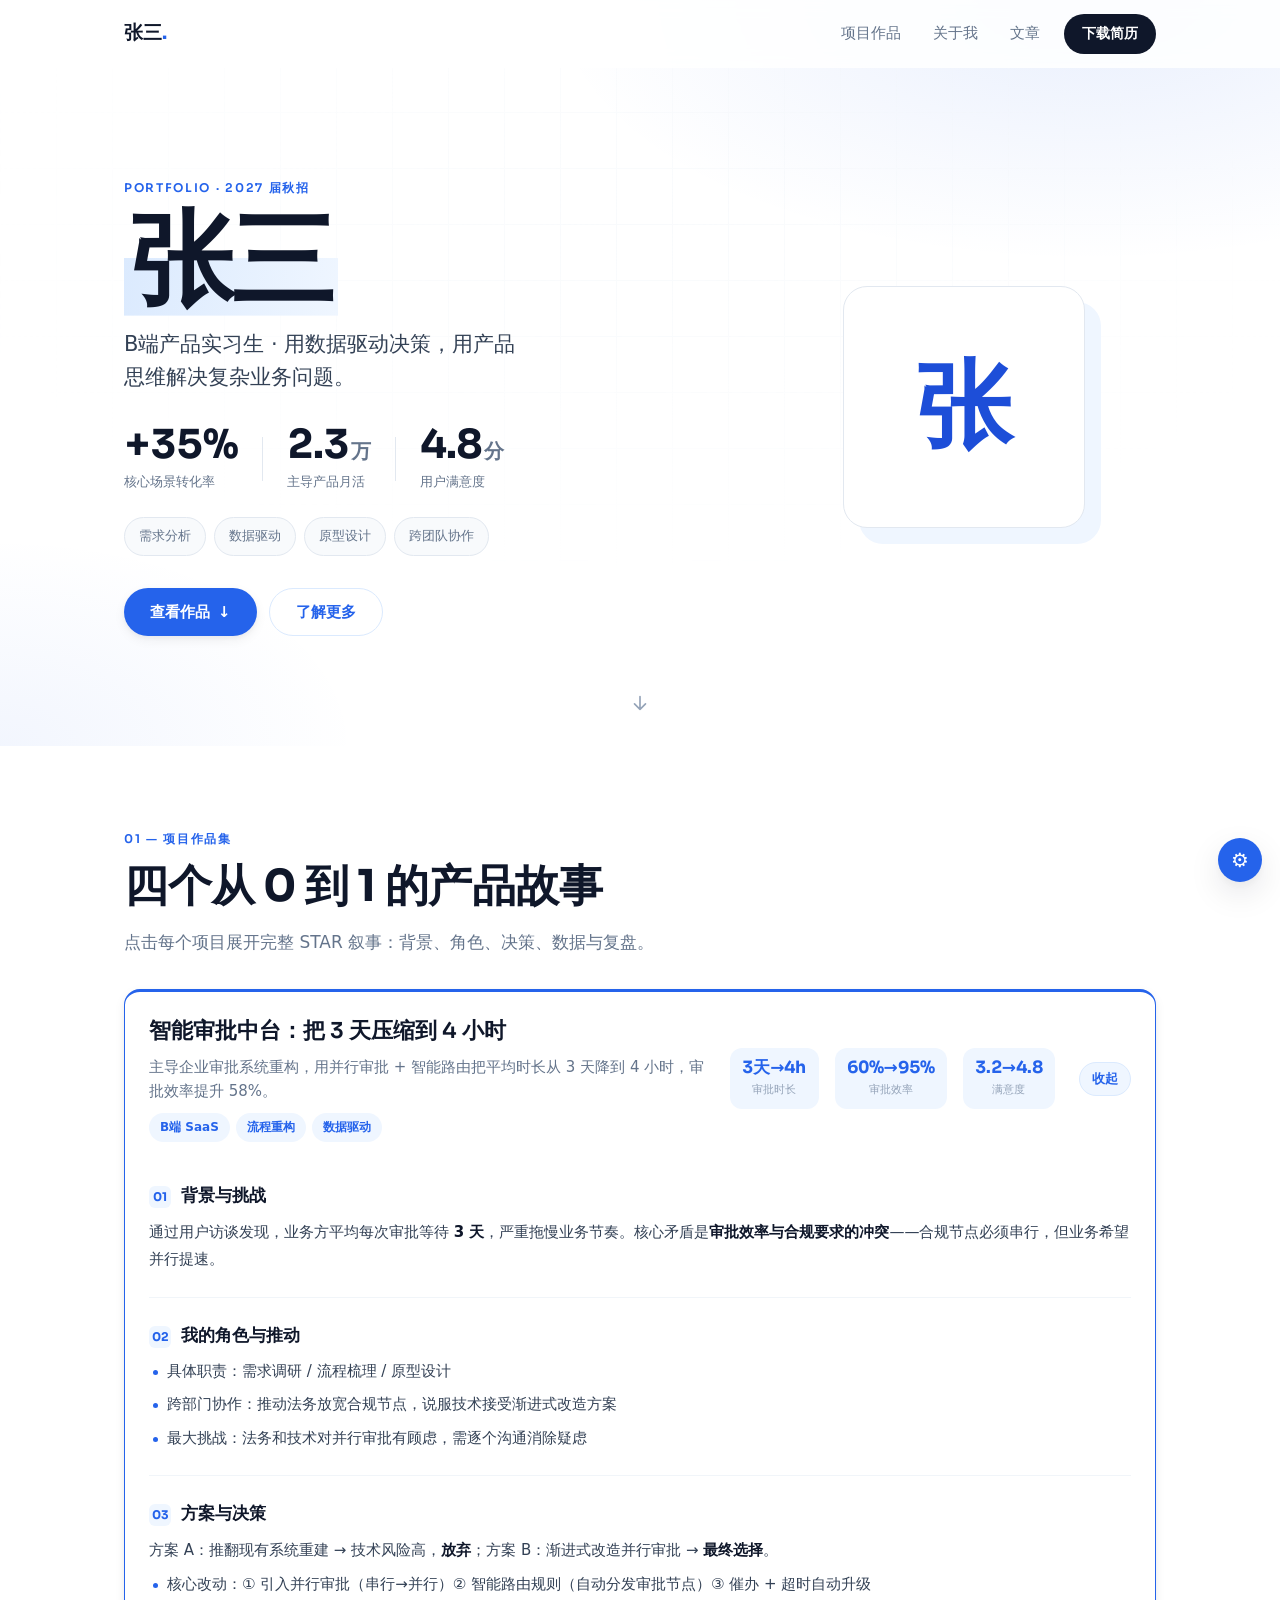
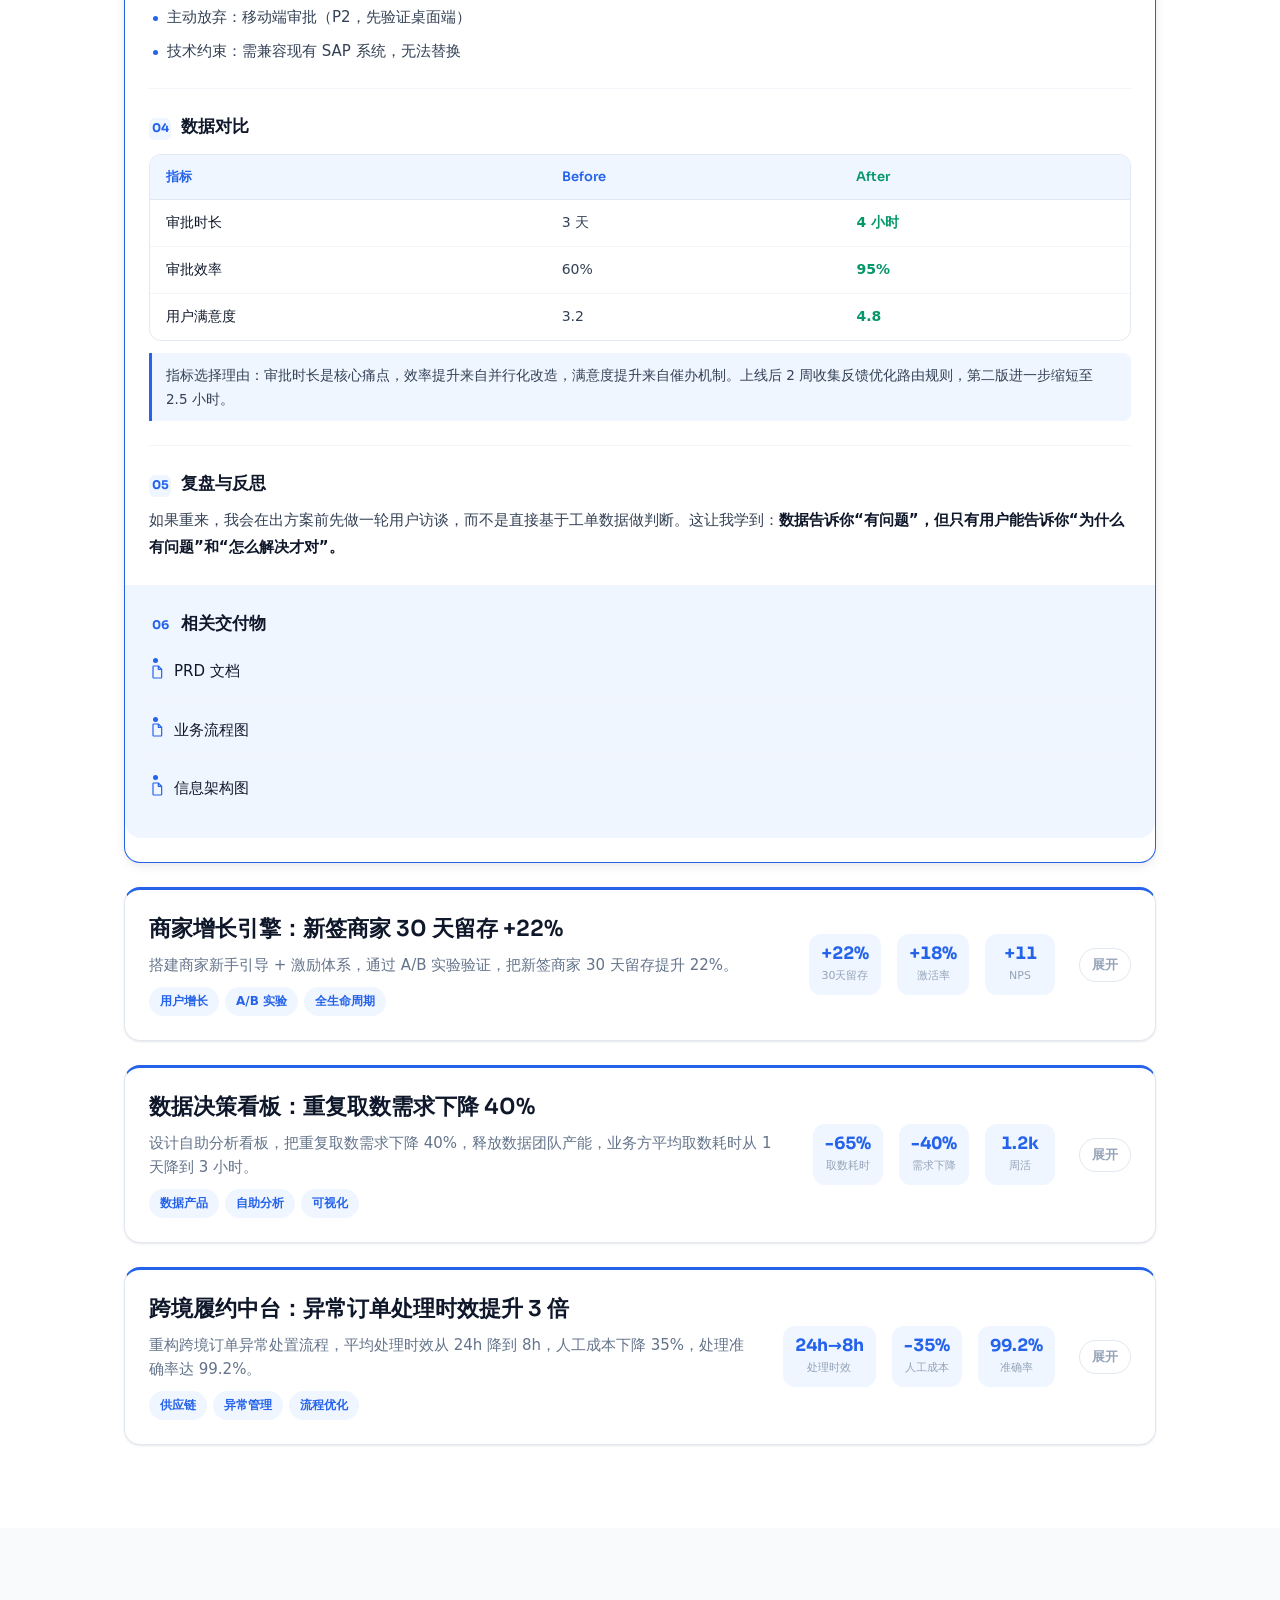
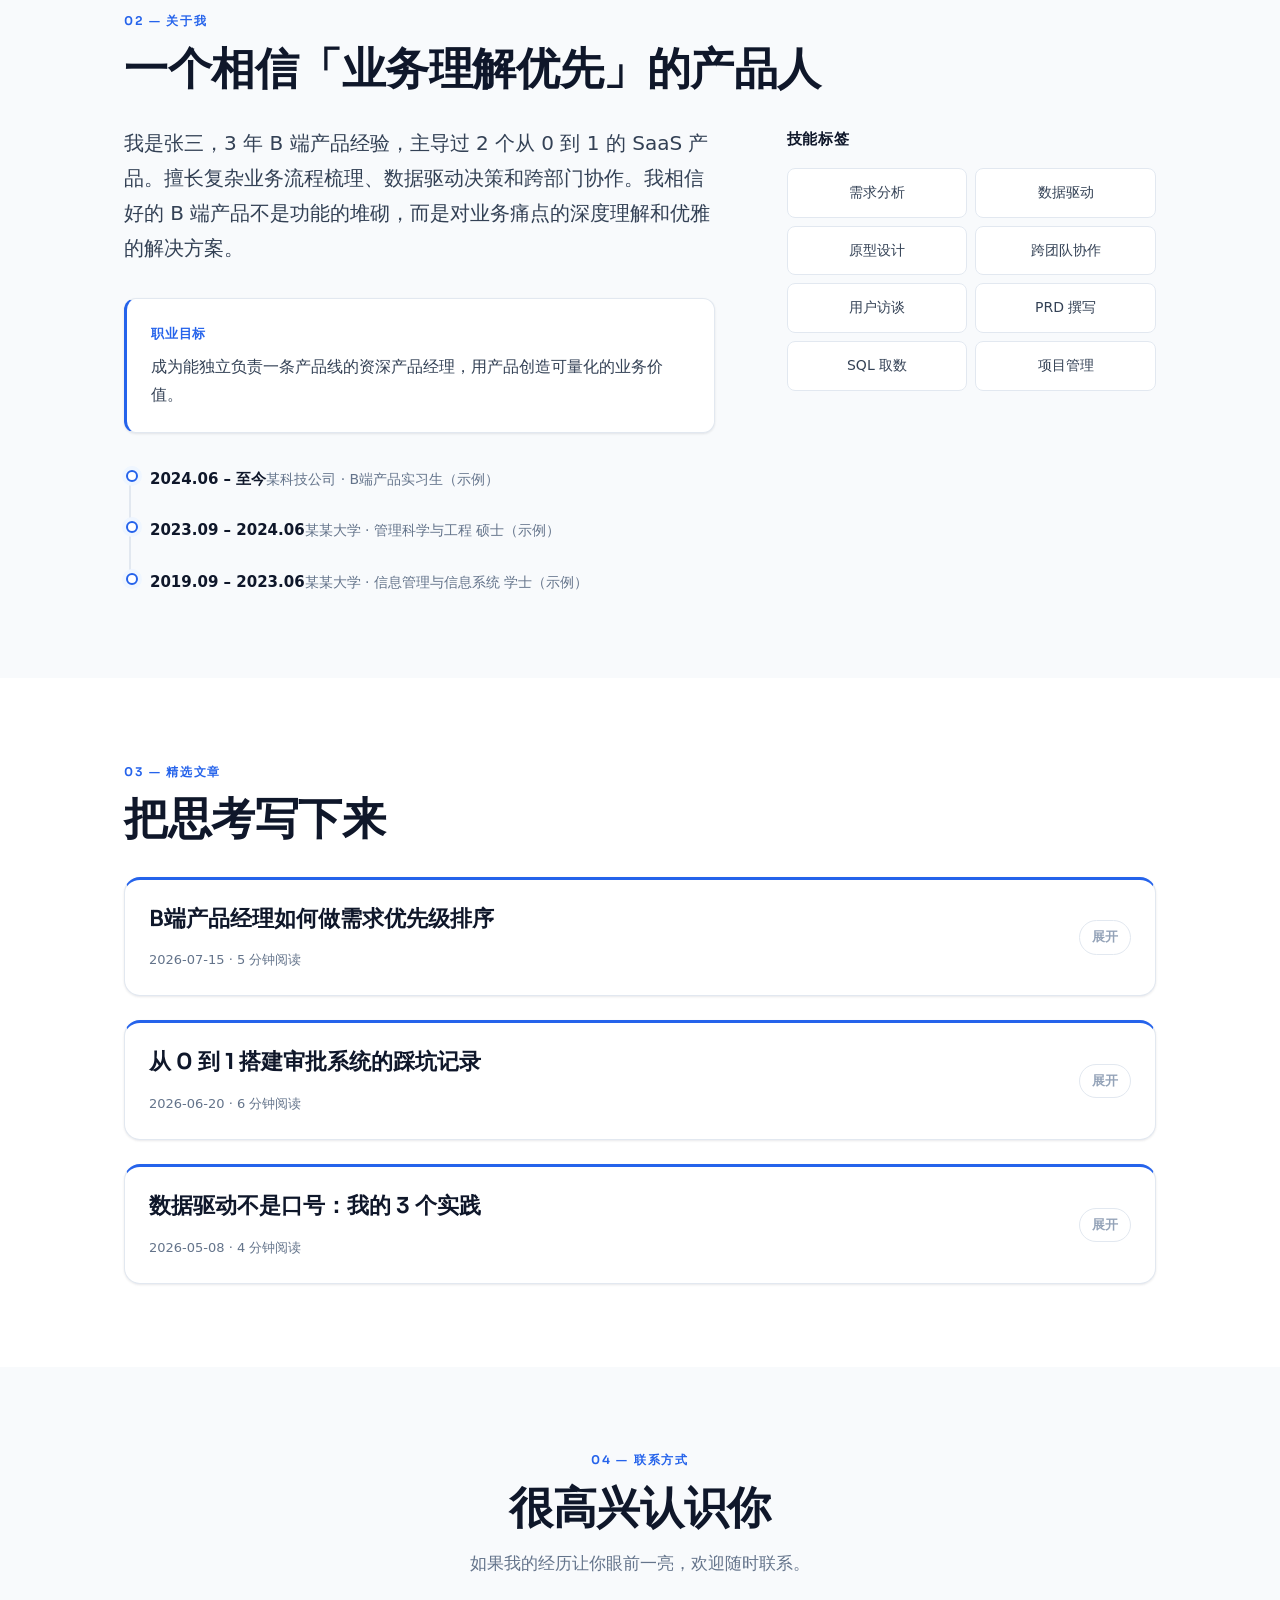
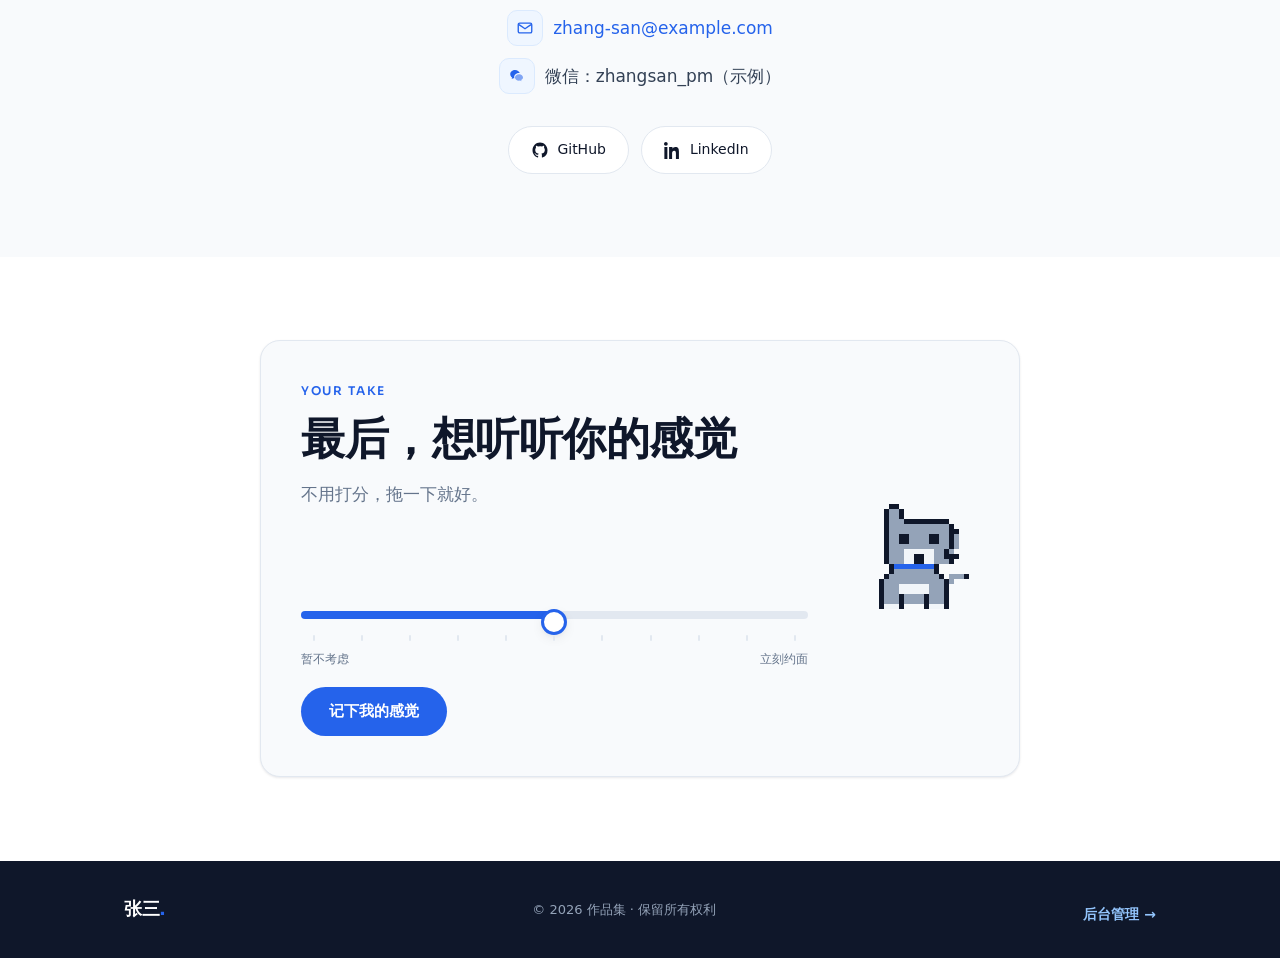
==== commit 489f379f: "layout(feedback): 像素小狗与文案并排两列 - #feedback 区块改为两列网格：左列=标题+滑块+按钮，右列=像素小狗 - 缩短纵向高度，避免区块沉底被忽略 - 卡片 .feed" ====
--- a/site/index.html
+++ b/site/index.html
@@ -96,12 +96,14 @@
     <!-- ============ 简历末尾：创意互动（俏皮推荐滑块） ============ -->
     <section class="section section-feedback" id="feedback" aria-labelledby="feedback-title">
       <div class="container">
-        <header class="section-head section-head--center" data-reveal>
-          <p class="kicker">YOUR TAKE</p>
-          <h2 class="section-title" id="feedback-title">最后，想听听你的感觉</h2>
-          <p class="section-sub">不用打分，拖一下就好。</p>
-        </header>
-        <div class="feedback-card" data-reveal>
+      <div class="feedback-card feedback-card--split" data-reveal>
+        <div class="feedback-main">
+          <header class="section-head" data-reveal>
+            <p class="kicker">YOUR TAKE</p>
+            <h2 class="section-title" id="feedback-title">最后，想听听你的感觉</h2>
+            <p class="section-sub">不用打分，拖一下就好。</p>
+          </header>
+        </div>
           <div class="dog-stage" id="dogStage" data-mood="1" aria-hidden="true">
             <!-- S0 冷淡 0-3 -->
 <svg class="dog-svg dog-svg--0" viewBox="0 0 24 24" shape-rendering="crispEdges" focusable="false"><g class="dog-tail"><rect x="18" y="16" width="1" height="1" fill="#94A3B8"/><rect x="19" y="16" width="1" height="1" fill="#0F172A"/><rect x="18" y="17" width="1" height="1" fill="#94A3B8"/><rect x="19" y="17" width="1" height="1" fill="#0F172A"/><rect x="18" y="18" width="1" height="1" fill="#94A3B8"/><rect x="19" y="18" width="1" height="1" fill="#0F172A"/><rect x="18" y="19" width="1" height="1" fill="#94A3B8"/><rect x="19" y="19" width="1" height="1" fill="#0F172A"/><rect x="18" y="20" width="2" height="1" fill="#0F172A"/></g><rect x="5" y="4" width="12" height="1" fill="#0F172A"/><rect x="3" y="5" width="3" height="1" fill="#0F172A"/><rect x="6" y="5" width="10" height="1" fill="#94A3B8"/><rect x="16" y="5" width="3" height="1" fill="#0F172A"/><rect x="3" y="6" width="1" height="1" fill="#0F172A"/><rect x="4" y="6" width="2" height="1" fill="#94A3B8"/><rect x="6" y="6" width="1" height="1" fill="#0F172A"/><rect x="7" y="6" width="8" height="1" fill="#94A3B8"/><rect x="15" y="6" width="1" height="1" fill="#0F172A"/><rect x="16" y="6" width="2" height="1" fill="#94A3B8"/><rect x="18" y="6" width="1" height="1" fill="#0F172A"/><rect x="5" y="7" width="1" height="1" fill="#0F172A"/><rect x="6" y="7" width="1" height="1" fill="#94A3B8"/><rect x="7" y="7" width="2" height="1" fill="#0F172A"/><rect x="9" y="7" width="4" height="1" fill="#94A3B8"/><rect x="13" y="7" width="2" height="1" fill="#0F172A"/><rect x="15" y="7" width="2" height="1" fill="#94A3B8"/><rect x="17" y="7" width="1" height="1" fill="#0F172A"/><rect x="5" y="8" width="1" height="1" fill="#0F172A"/><rect x="6" y="8" width="12" height="1" fill="#94A3B8"/><rect x="18" y="8" width="1" height="1" fill="#0F172A"/><rect x="5" y="9" width="1" height="1" fill="#0F172A"/><rect x="6" y="9" width="12" height="1" fill="#94A3B8"/><rect x="18" y="9" width="1" height="1" fill="#0F172A"/><rect x="5" y="10" width="1" height="1" fill="#0F172A"/><rect x="6" y="10" width="3" height="1" fill="#94A3B8"/><rect x="9" y="10" width="6" height="1" fill="#F1F5F9"/><rect x="15" y="10" width="3" height="1" fill="#94A3B8"/><rect x="18" y="10" width="1" height="1" fill="#0F172A"/><rect x="5" y="11" width="1" height="1" fill="#0F172A"/><rect x="6" y="11" width="3" height="1" fill="#94A3B8"/><rect x="9" y="11" width="2" height="1" fill="#F1F5F9"/><rect x="11" y="11" width="2" height="1" fill="#0F172A"/><rect x="13" y="11" width="2" height="1" fill="#F1F5F9"/><rect x="15" y="11" width="3" height="1" fill="#94A3B8"/><rect x="18" y="11" width="1" height="1" fill="#0F172A"/><rect x="5" y="12" width="1" height="1" fill="#0F172A"/><rect x="6" y="12" width="3" height="1" fill="#94A3B8"/><rect x="9" y="12" width="3" height="1" fill="#F1F5F9"/><rect x="12" y="12" width="1" height="1" fill="#0F172A"/><rect x="13" y="12" width="2" height="1" fill="#F1F5F9"/><rect x="15" y="12" width="3" height="1" fill="#94A3B8"/><rect x="18" y="12" width="1" height="1" fill="#0F172A"/><rect x="6" y="13" width="1" height="1" fill="#0F172A"/><rect x="7" y="13" width="8" height="1" fill="#2563EB"/><rect x="15" y="13" width="1" height="1" fill="#0F172A"/><rect x="6" y="14" width="1" height="1" fill="#0F172A"/><rect x="7" y="14" width="8" height="1" fill="#94A3B8"/><rect x="15" y="14" width="1" height="1" fill="#0F172A"/><rect x="5" y="15" width="1" height="1" fill="#0F172A"/><rect x="6" y="15" width="10" height="1" fill="#94A3B8"/><rect x="16" y="15" width="1" height="1" fill="#0F172A"/><rect x="4" y="16" width="1" height="1" fill="#0F172A"/><rect x="5" y="16" width="12" height="1" fill="#94A3B8"/><rect x="17" y="16" width="1" height="1" fill="#0F172A"/><rect x="4" y="17" width="1" height="1" fill="#0F172A"/><rect x="5" y="17" width="3" height="1" fill="#94A3B8"/><rect x="8" y="17" width="6" height="1" fill="#F1F5F9"/><rect x="14" y="17" width="3" height="1" fill="#94A3B8"/><rect x="17" y="17" width="1" height="1" fill="#0F172A"/><rect x="4" y="18" width="1" height="1" fill="#0F172A"/><rect x="5" y="18" width="3" height="1" fill="#94A3B8"/><rect x="8" y="18" width="6" height="1" fill="#F1F5F9"/><rect x="14" y="18" width="3" height="1" fill="#94A3B8"/><rect x="17" y="18" width="1" height="1" fill="#0F172A"/><rect x="4" y="19" width="1" height="1" fill="#0F172A"/><rect x="5" y="19" width="3" height="1" fill="#94A3B8"/><rect x="8" y="19" width="1" height="1" fill="#0F172A"/><rect x="9" y="19" width="4" height="1" fill="#94A3B8"/><rect x="13" y="19" width="1" height="1" fill="#0F172A"/><rect x="14" y="19" width="3" height="1" fill="#94A3B8"/><rect x="17" y="19" width="1" height="1" fill="#0F172A"/><rect x="4" y="20" width="1" height="1" fill="#0F172A"/><rect x="5" y="20" width="3" height="1" fill="#94A3B8"/><rect x="8" y="20" width="1" height="1" fill="#0F172A"/><rect x="9" y="20" width="4" height="1" fill="#94A3B8"/><rect x="13" y="20" width="1" height="1" fill="#0F172A"/><rect x="14" y="20" width="3" height="1" fill="#94A3B8"/><rect x="17" y="20" width="1" height="1" fill="#0F172A"/><rect x="4" y="21" width="1" height="1" fill="#0F172A"/><rect x="5" y="21" width="3" height="1" fill="#F1F5F9"/><rect x="8" y="21" width="1" height="1" fill="#0F172A"/><rect x="13" y="21" width="1" height="1" fill="#0F172A"/><rect x="14" y="21" width="3" height="1" fill="#F1F5F9"/><rect x="17" y="21" width="1" height="1" fill="#0F172A"/></svg>
@@ -114,6 +116,7 @@
 <!-- S4 握手彩蛋 -->
 <svg class="dog-svg dog-svg--shake" viewBox="0 0 24 24" shape-rendering="crispEdges" focusable="false"><g class="dog-tail"><rect x="5" y="13" width="1" height="1" fill="#0F172A"/><rect x="4" y="14" width="2" height="1" fill="#94A3B8"/><rect x="6" y="14" width="1" height="1" fill="#0F172A"/><rect x="5" y="15" width="2" height="1" fill="#94A3B8"/><rect x="6" y="16" width="1" height="1" fill="#94A3B8"/></g><rect x="7" y="1" width="2" height="1" fill="#0F172A"/><rect x="15" y="1" width="2" height="1" fill="#0F172A"/><rect x="6" y="2" width="1" height="1" fill="#0F172A"/><rect x="7" y="2" width="2" height="1" fill="#94A3B8"/><rect x="9" y="2" width="1" height="1" fill="#0F172A"/><rect x="14" y="2" width="1" height="1" fill="#0F172A"/><rect x="15" y="2" width="2" height="1" fill="#94A3B8"/><rect x="17" y="2" width="1" height="1" fill="#0F172A"/><rect x="6" y="3" width="1" height="1" fill="#0F172A"/><rect x="7" y="3" width="2" height="1" fill="#94A3B8"/><rect x="9" y="3" width="1" height="1" fill="#0F172A"/><rect x="14" y="3" width="1" height="1" fill="#0F172A"/><rect x="15" y="3" width="2" height="1" fill="#94A3B8"/><rect x="17" y="3" width="1" height="1" fill="#0F172A"/><rect x="6" y="4" width="1" height="1" fill="#0F172A"/><rect x="7" y="4" width="4" height="1" fill="#94A3B8"/><rect x="11" y="4" width="2" height="1" fill="#0F172A"/><rect x="13" y="4" width="4" height="1" fill="#94A3B8"/><rect x="17" y="4" width="1" height="1" fill="#0F172A"/><rect x="6" y="5" width="1" height="1" fill="#0F172A"/><rect x="7" y="5" width="10" height="1" fill="#94A3B8"/><rect x="17" y="5" width="1" height="1" fill="#0F172A"/><rect x="6" y="6" width="1" height="1" fill="#0F172A"/><rect x="7" y="6" width="10" height="1" fill="#94A3B8"/><rect x="17" y="6" width="1" height="1" fill="#0F172A"/><rect x="6" y="7" width="1" height="1" fill="#0F172A"/><rect x="7" y="7" width="1" height="1" fill="#94A3B8"/><rect x="8" y="7" width="1" height="1" fill="#0F172A"/><rect x="9" y="7" width="5" height="1" fill="#94A3B8"/><rect x="14" y="7" width="1" height="1" fill="#0F172A"/><rect x="15" y="7" width="2" height="1" fill="#94A3B8"/><rect x="17" y="7" width="1" height="1" fill="#0F172A"/><rect x="6" y="8" width="2" height="1" fill="#0F172A"/><rect x="8" y="8" width="1" height="1" fill="#94A3B8"/><rect x="9" y="8" width="1" height="1" fill="#0F172A"/><rect x="10" y="8" width="3" height="1" fill="#94A3B8"/><rect x="13" y="8" width="1" height="1" fill="#0F172A"/><rect x="14" y="8" width="1" height="1" fill="#94A3B8"/><rect x="15" y="8" width="1" height="1" fill="#0F172A"/><rect x="16" y="8" width="1" height="1" fill="#94A3B8"/><rect x="17" y="8" width="1" height="1" fill="#0F172A"/><rect x="6" y="9" width="1" height="1" fill="#0F172A"/><rect x="7" y="9" width="2" height="1" fill="#94A3B8"/><rect x="9" y="9" width="6" height="1" fill="#F1F5F9"/><rect x="15" y="9" width="2" height="1" fill="#94A3B8"/><rect x="17" y="9" width="1" height="1" fill="#0F172A"/><rect x="6" y="10" width="1" height="1" fill="#0F172A"/><rect x="7" y="10" width="2" height="1" fill="#94A3B8"/><rect x="9" y="10" width="2" height="1" fill="#F1F5F9"/><rect x="11" y="10" width="2" height="1" fill="#0F172A"/><rect x="13" y="10" width="2" height="1" fill="#F1F5F9"/><rect x="15" y="10" width="2" height="1" fill="#94A3B8"/><rect x="17" y="10" width="1" height="1" fill="#0F172A"/><rect x="6" y="11" width="1" height="1" fill="#0F172A"/><rect x="7" y="11" width="4" height="1" fill="#94A3B8"/><rect x="11" y="11" width="1" height="1" fill="#F1F5F9"/><rect x="12" y="11" width="2" height="1" fill="#0F172A"/><rect x="14" y="11" width="1" height="1" fill="#F1F5F9"/><rect x="15" y="11" width="2" height="1" fill="#94A3B8"/><rect x="17" y="11" width="1" height="1" fill="#0F172A"/><rect x="7" y="12" width="1" height="1" fill="#0F172A"/><rect x="8" y="12" width="6" height="1" fill="#2563EB"/><rect x="14" y="12" width="1" height="1" fill="#0F172A"/><rect x="7" y="13" width="1" height="1" fill="#0F172A"/><rect x="8" y="13" width="8" height="1" fill="#94A3B8"/><rect x="16" y="13" width="1" height="1" fill="#0F172A"/><rect x="7" y="14" width="1" height="1" fill="#0F172A"/><rect x="8" y="14" width="8" height="1" fill="#94A3B8"/><rect x="16" y="14" width="1" height="1" fill="#0F172A"/><rect x="7" y="15" width="1" height="1" fill="#0F172A"/><rect x="8" y="15" width="2" height="1" fill="#94A3B8"/><rect x="10" y="15" width="2" height="1" fill="#F1F5F9"/><rect x="12" y="15" width="4" height="1" fill="#94A3B8"/><rect x="16" y="15" width="1" height="1" fill="#0F172A"/><rect x="7" y="16" width="1" height="1" fill="#0F172A"/><rect x="8" y="16" width="2" height="1" fill="#94A3B8"/><rect x="10" y="16" width="2" height="1" fill="#F1F5F9"/><rect x="12" y="16" width="4" height="1" fill="#94A3B8"/><rect x="16" y="16" width="1" height="1" fill="#0F172A"/><rect x="7" y="17" width="1" height="1" fill="#0F172A"/><rect x="8" y="17" width="2" height="1" fill="#94A3B8"/><rect x="10" y="17" width="2" height="1" fill="#F1F5F9"/><rect x="12" y="17" width="4" height="1" fill="#94A3B8"/><rect x="16" y="17" width="1" height="1" fill="#0F172A"/><rect x="7" y="18" width="1" height="1" fill="#0F172A"/><rect x="8" y="18" width="8" height="1" fill="#94A3B8"/><rect x="16" y="18" width="1" height="1" fill="#0F172A"/><rect x="7" y="19" width="1" height="1" fill="#0F172A"/><rect x="8" y="19" width="2" height="1" fill="#94A3B8"/><rect x="10" y="19" width="1" height="1" fill="#0F172A"/><rect x="13" y="19" width="1" height="1" fill="#0F172A"/><rect x="14" y="19" width="2" height="1" fill="#94A3B8"/><rect x="16" y="19" width="1" height="1" fill="#0F172A"/><rect x="7" y="20" width="1" height="1" fill="#0F172A"/><rect x="8" y="20" width="2" height="1" fill="#94A3B8"/><rect x="10" y="20" width="1" height="1" fill="#0F172A"/><rect x="13" y="20" width="1" height="1" fill="#0F172A"/><rect x="14" y="20" width="2" height="1" fill="#94A3B8"/><rect x="16" y="20" width="1" height="1" fill="#0F172A"/><rect x="7" y="21" width="1" height="1" fill="#0F172A"/><rect x="8" y="21" width="2" height="1" fill="#F1F5F9"/><rect x="10" y="21" width="1" height="1" fill="#0F172A"/><rect x="13" y="21" width="1" height="1" fill="#0F172A"/><rect x="14" y="21" width="2" height="1" fill="#F1F5F9"/><rect x="16" y="21" width="1" height="1" fill="#0F172A"/><g class="dog-paw"><rect x="17" y="14" width="4" height="1" fill="#94A3B8"/><rect x="21" y="14" width="1" height="1" fill="#0F172A"/><rect x="17" y="15" width="4" height="1" fill="#F1F5F9"/><rect x="21" y="15" width="1" height="1" fill="#0F172A"/></g></svg>
           </div>
+          <div class="feedback-main">
           <div class="feedback-result" id="recoLabel" aria-live="polite">有点意思</div>
           <div class="feedback-slider">
             <input type="range" id="recoRange" min="0" max="10" value="5" step="1" aria-describedby="recoLabel" list="recoTicks" />
@@ -125,6 +128,7 @@
           </div>
           <button type="button" class="feedback-submit" id="recoSubmit">记下我的感觉</button>
           <p class="feedback-thanks" id="recoThanks" hidden>谢谢你的心意。</p>
+          </div>
         </div>
       </div>
     </section>
--- a/site/assets/css/styles.css
+++ b/site/assets/css/styles.css
@@ -793,6 +793,21 @@
   padding: clamp(24px, 4vw, 40px); text-align: center;
   box-shadow: var(--shadow-1);
 }
+/* 两列并排：左=文案+滑块，右=像素小狗（缩短纵向高度，避免沉底） */
+.feedback-card--split {
+  max-width: 760px;
+  display: grid;
+  grid-template-columns: minmax(0, 1fr) auto;
+  gap: clamp(24px, 4vw, 52px);
+  align-items: center;
+  text-align: left;
+}
+.feedback-card--split .feedback-main { grid-column: 1; min-width: 0; }
+.feedback-card--split .dog-stage { grid-column: 2; grid-row: 1 / span 2; align-self: center; margin: 0; }
+@media (max-width: 560px) {
+  .feedback-card--split { grid-template-columns: 1fr; gap: 18px; }
+  .feedback-card--split .dog-stage { grid-column: 1; grid-row: auto; order: -1; margin: 0 auto; }
+}
 .feedback-slider { margin: 8px 0 18px; }
 .feedback-slider input[type="range"] {
   -webkit-appearance: none; appearance: none; width: 100%; height: 8px;
